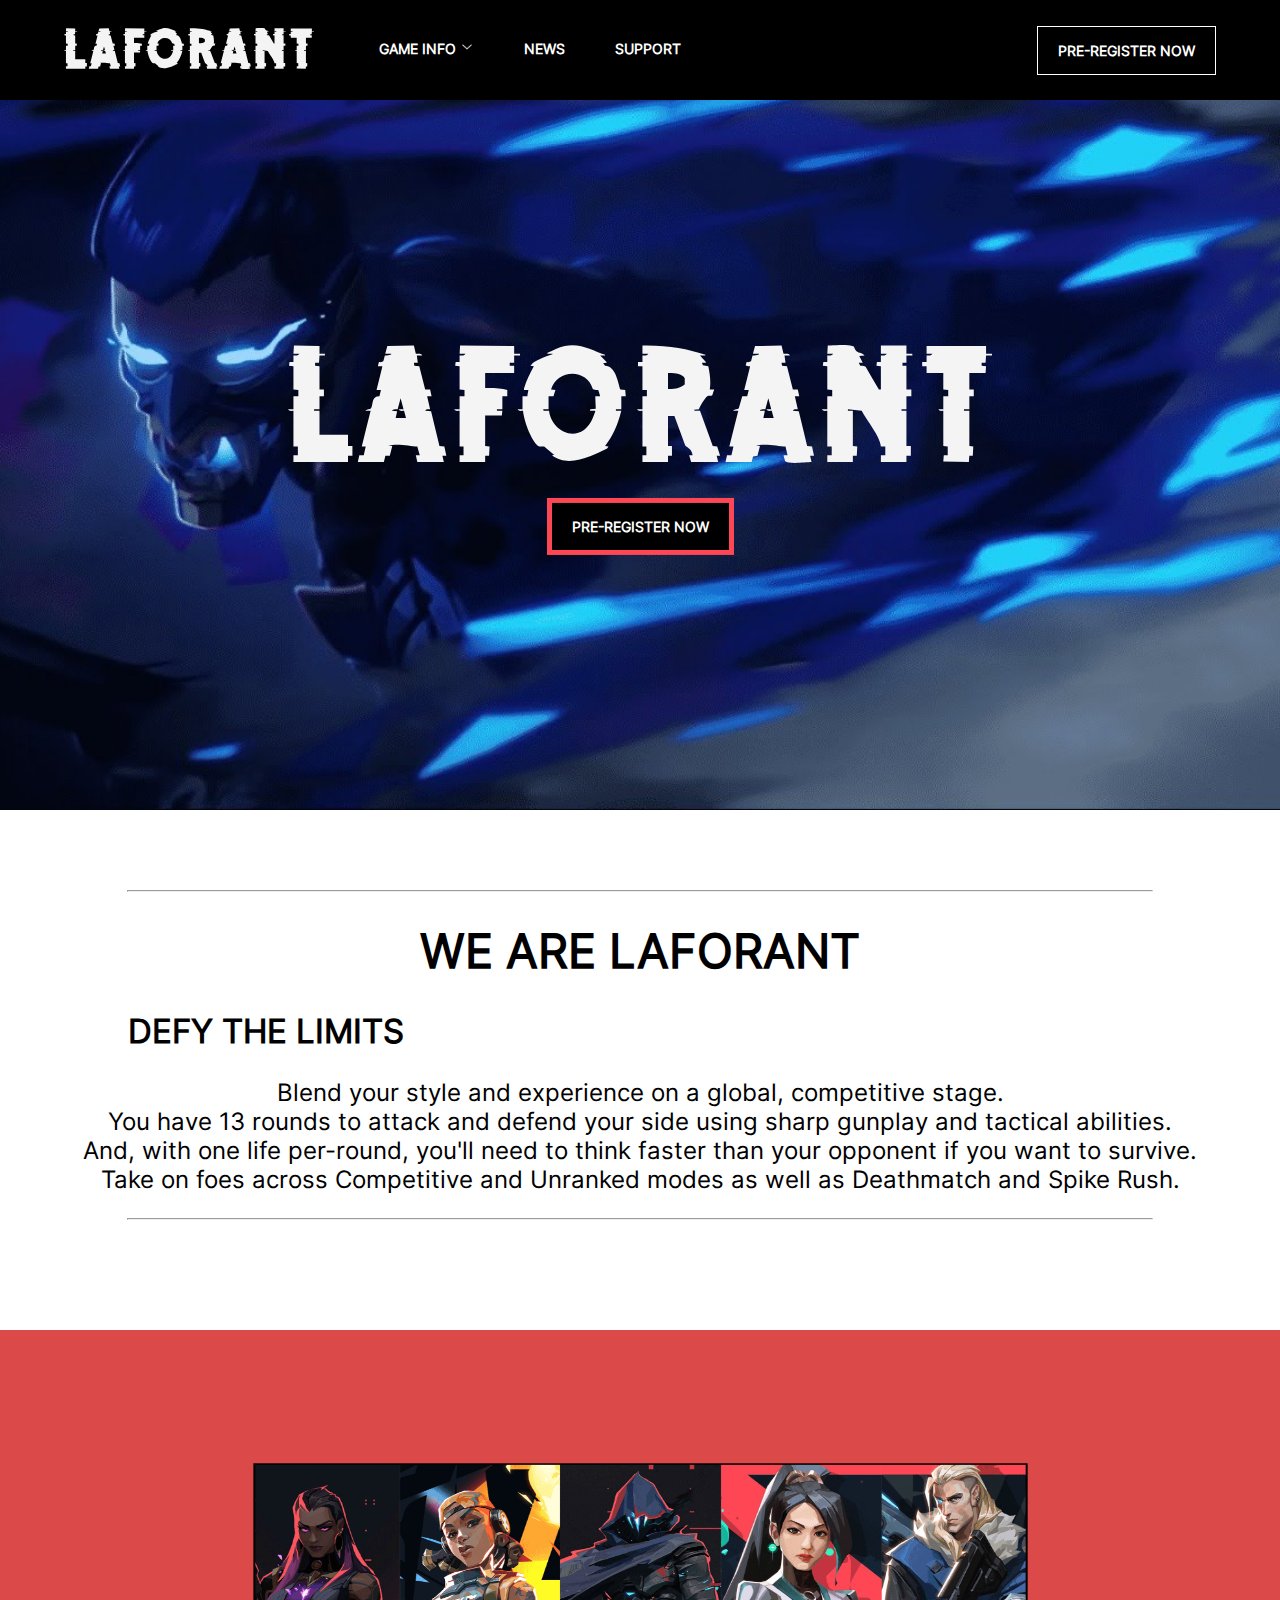
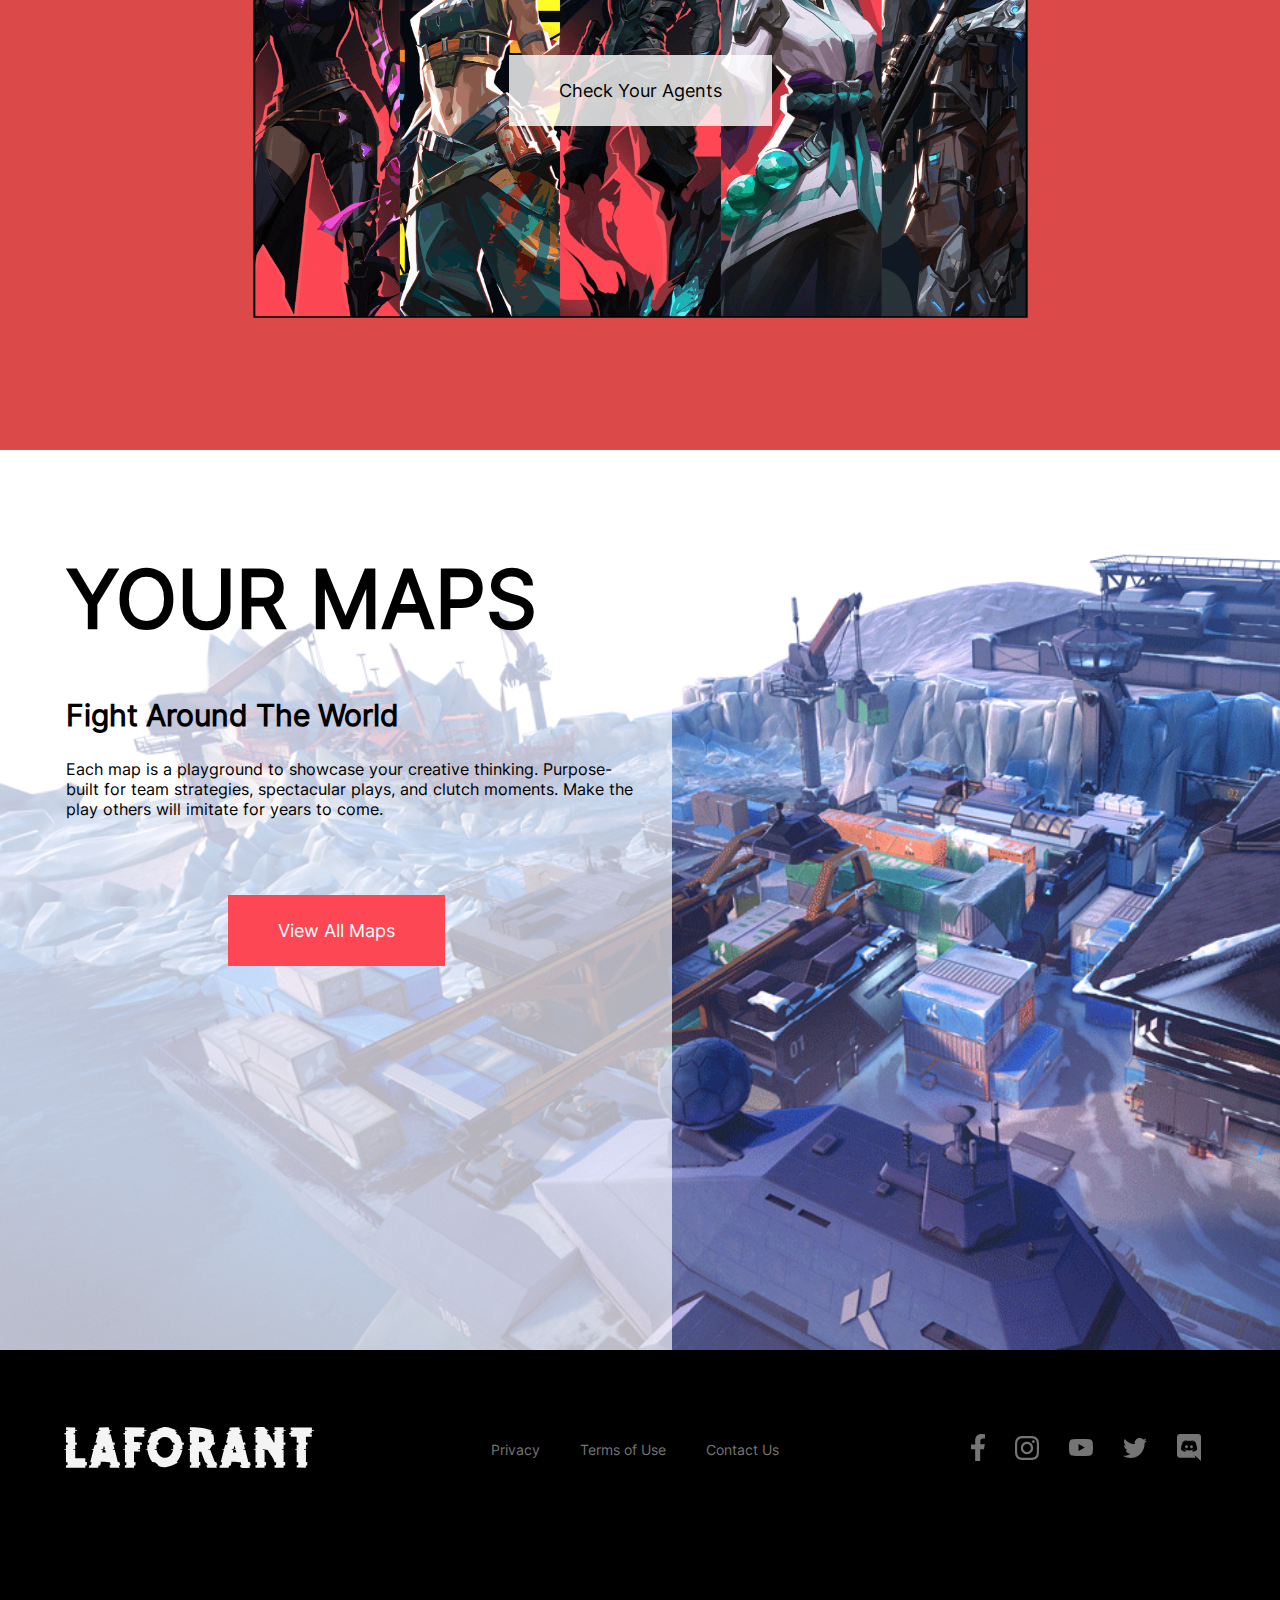
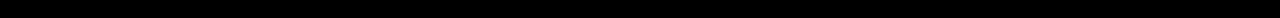
==== pages/index.html @ e40da922 "Second Progress" ====
<!DOCTYPE html>
<html lang="en">

<head>
    <meta charset="UTF-8">
    <meta http-equiv="X-UA-Compatible" content="IE=edge">
    <meta name="viewport" content="width=device-width, initial-scale=1.0">
    <link rel="stylesheet" href="../assets/css/home.css">
    <title>LaForant</title>
</head>

<body>

    <!-- Navigation -->
    <header>
        <nav class="container">
            <ul class="main-list">
                <li class="logo-container">
                    <a href="#">
                        <img src="../assets/img/logo.svg" alt="" class="logo">
                    </a>
                </li>
                <li class="nav-links nav-toggle">
                    <div>Game Info <img src="../assets/img/arrow-down.png" alt="" class="arrow-down"></div>
                </li>
                <li class="nav-links"><a href="#">News</a></li>
                <li class="nav-links"><a href="#">Support</a></li>
            </ul>

            <div class="pre-register-btn">
                <a href="#">Pre-Register Now</a>
            </div>
        </nav>
    </header>

    <!-- Pre-registration / Hero -->
    <section class="hero">
        <div class="hero-cont cont-elements">
            <img src="../assets/img/logo.svg" alt="" class="logo">
            <a href="#" class="hero-btn">Pre-Register Now</a>
        </div>
    </section>

    <!-- Introduction -->
    <section class="intro">
        <div class="intro-desc">
            <hr width="80%">
            <h1>WE ARE LAFORANT</h1>
            <h2>DEFY THE LIMITS</h2>
            <p>Blend your style and experience on a global, competitive stage.
                <br>You have 13 rounds to attack and defend
                your side using sharp gunplay and tactical abilities.
                <br> And, with one life per-round, you'll need to think
                faster than your opponent if you want to survive.
                <br>Take on foes across Competitive and Unranked modes as
                well as Deathmatch and Spike Rush.
            </p>
            <hr width="80%">
        </div>

    </section>

    <!-- Agents -->
    <section class="agents">
        <span class="agents-background">
            <a href="#" class="check-agents-btn">Check Your Agents</a>
        </span>
    </section>

    <!-- Maps -->
    <section class="maps">
        <div class="map-description">
            <h1>Your Maps</h1>
            <h2>Fight Around The World</h2>
            <p>Each map is a playground to showcase your creative thinking. Purpose-built for team strategies,
                spectacular plays, and clutch moments. Make the play others will imitate for years to come.</p>

            <a href="#" class="view-maps-btn">View All Maps</a>
        </div>
    </section>

    <!-- Footer -->
    <footer>
        <div class="container footer-inner">
            <div class="footer-logo">
                <img src="../assets/img/logo.svg" alt="" class="logo">
            </div>

            <ul class="footer-links">
                <li><a href="#">Privacy</a></li>
                <li><a href="#">Terms of Use</a></li>
                <li><a href="#">Contact Us</a></li>
            </ul>

            <ul class="socmed">
                <li>
                    <a target="_blank" href="https://facebook.com/" class="facebook-icon">
                        <svg viewBox="0 0 14 27">
                            <path
                                d="M4.16667 27V15.2308H0V10.3846H4.16667V6.57692C4.16667 2.42308 6.66667 0 10.3333 0C12.1667 0 14 0.346154 14 0.346154V4.5H12C10 4.5 9.33333 5.88462 9.33333 7.09615V10.2115H13.8333L13 15.2308H9.16667V27H4.16667Z" />
                        </svg>
                    </a>
                </li>

                <li>
                    <a target="_blank" href="https://instagram.com/" class="instagram-icon">
                        <svg viewBox="0 0 24 24">
                            <path
                                d="M12.0027 5.8467C8.59744 5.8467 5.85075 8.594 5.85075 12C5.85075 15.406 8.59744 18.1533 12.0027 18.1533C15.4079 18.1533 18.1546 15.406 18.1546 12C18.1546 8.594 15.4079 5.8467 12.0027 5.8467ZM12.0027 16.0004C9.80212 16.0004 8.00312 14.2064 8.00312 12C8.00312 9.7936 9.79677 7.99955 12.0027 7.99955C14.2086 7.99955 16.0022 9.7936 16.0022 12C16.0022 14.2064 14.2032 16.0004 12.0027 16.0004V16.0004ZM19.8412 5.595C19.8412 6.39295 19.1987 7.03024 18.4062 7.03024C17.6085 7.03024 16.9713 6.38759 16.9713 5.595C16.9713 4.80241 17.6138 4.15977 18.4062 4.15977C19.1987 4.15977 19.8412 4.80241 19.8412 5.595ZM23.9157 7.05166C23.8247 5.12909 23.3856 3.42609 21.9775 2.02298C20.5747 0.619882 18.8721 0.180743 16.9499 0.0843468C14.9689 -0.0281156 9.03112 -0.0281156 7.05008 0.0843468C5.1333 0.175388 3.43068 0.614526 2.02253 2.01763C0.614389 3.42073 0.180703 5.12373 0.0843279 7.0463C-0.0281093 9.02778 -0.0281093 14.9669 0.0843279 16.9483C0.175349 18.8709 0.614389 20.5739 2.02253 21.977C3.43068 23.3801 5.12794 23.8193 7.05008 23.9157C9.03112 24.0281 14.9689 24.0281 16.9499 23.9157C18.8721 23.8246 20.5747 23.3855 21.9775 21.977C23.3803 20.5739 23.8193 18.8709 23.9157 16.9483C24.0281 14.9669 24.0281 9.03314 23.9157 7.05166V7.05166ZM21.3564 19.0744C20.9388 20.1241 20.1303 20.9327 19.0755 21.3558C17.496 21.9824 13.7481 21.8378 12.0027 21.8378C10.2572 21.8378 6.50396 21.977 4.92984 21.3558C3.88042 20.9381 3.07195 20.1294 2.64897 19.0744C2.02253 17.4946 2.16709 13.7458 2.16709 12C2.16709 10.2542 2.02789 6.50006 2.64897 4.92558C3.06659 3.87593 3.87507 3.06728 4.92984 2.6442C6.50931 2.01763 10.2572 2.16222 12.0027 2.16222C13.7481 2.16222 17.5014 2.02298 19.0755 2.6442C20.1249 3.06192 20.9334 3.87058 21.3564 4.92558C21.9828 6.50541 21.8383 10.2542 21.8383 12C21.8383 13.7458 21.9828 17.4999 21.3564 19.0744Z" />
                        </svg>
                    </a>
                </li>

                <li>
                    <a target="_blank" href="https://youtube.com/" class="youtube-icon">
                        <svg viewBox="0 0 24 17">
                            <path
                                d="M23.4985 14.3401C23.2225 15.3871 22.4092 16.2117 21.3766 16.4915C19.505 17 12 17 12 17C12 17 4.49503 17 2.62336 16.4915C1.59077 16.2116 0.777523 15.3871 0.501503 14.3401C0 12.4423 0 8.48282 0 8.48282C0 8.48282 0 4.52333 0.501503 2.62557C0.777523 1.57857 1.59077 0.788331 2.62336 0.508495C4.49503 1.39078e-07 12 4.76837e-07 12 4.76837e-07C12 4.76837e-07 19.505 1.39078e-07 21.3766 0.508495C22.4092 0.788331 23.2225 1.57857 23.4985 2.62557C24 4.52333 24 8.48282 24 8.48282C24 8.48282 24 12.4423 23.4985 14.3401V14.3401ZM9.54544 4.8879V12.0777L15.8181 8.48273L9.54544 4.8879V4.8879Z" />
                        </svg>
                    </a>
                </li>

                <li>
                    <a target="_blank" href="https://twitter.com/" class="twitter-icon">
                        <svg viewBox="0 0 24 20">
                            <path
                                d="M21.5331 4.98436C21.5483 5.2031 21.5483 5.42188 21.5483 5.64062C21.5483 12.3125 16.5991 20 7.55333 20C4.7665 20 2.17768 19.1718 0 17.7344C0.395955 17.7812 0.776628 17.7969 1.18782 17.7969C3.48728 17.7969 5.60407 17 7.29444 15.6406C5.13199 15.5938 3.31979 14.1406 2.69542 12.1406C3.00001 12.1875 3.30456 12.2187 3.62439 12.2187C4.066 12.2187 4.50766 12.1562 4.9188 12.0469C2.66499 11.5781 0.974582 9.54687 0.974582 7.09374V7.03126C1.62938 7.40627 2.39087 7.64064 3.19792 7.67185C1.87304 6.76558 1.00505 5.21873 1.00505 3.46871C1.00505 2.53123 1.24866 1.67186 1.67508 0.921852C4.09642 3.98435 7.73605 5.98432 11.8172 6.2031C11.7411 5.8281 11.6954 5.43752 11.6954 5.04688C11.6954 2.2656 13.8883 0 16.6142 0C18.0304 0 19.3096 0.609373 20.2081 1.59375C21.3198 1.37501 22.3858 0.953114 23.33 0.375003C22.9644 1.5469 22.1878 2.53128 21.1675 3.15624C22.1574 3.04691 23.1168 2.7656 24 2.37502C23.3301 3.37498 22.4924 4.26557 21.5331 4.98436V4.98436Z" />
                        </svg>
                    </a>
                </li>

                <li>
                    <a target="_blank" href="https://discord.com/" class="discord-icon">
                        <svg viewBox="0 0 24 27">
                            <path
                                d="M15.9223 12.825C15.9223 13.6485 15.3051 14.3235 14.5234 14.3235C13.7554 14.3235 13.1246 13.6485 13.1246 12.825C13.1246 12.0015 13.7417 11.3265 14.5234 11.3265C15.3051 11.3265 15.9223 12.0015 15.9223 12.825ZM9.51771 11.3265C8.736 11.3265 8.11886 12.0015 8.11886 12.825C8.11886 13.6485 8.74971 14.3235 9.51771 14.3235C10.2994 14.3235 10.9166 13.6485 10.9166 12.825C10.9303 12.0015 10.2994 11.3265 9.51771 11.3265ZM24 2.781V27C20.545 23.9945 21.6499 24.9893 17.6366 21.3165L18.3634 23.814H2.81143C1.26171 23.814 0 22.572 0 21.033V2.781C0 1.242 1.26171 0 2.81143 0H21.1886C22.7383 0 24 1.242 24 2.781ZM20.0914 15.579C20.0914 11.232 18.1166 7.7085 18.1166 7.7085C16.1417 6.2505 14.2629 6.291 14.2629 6.291L14.0709 6.507C16.4023 7.209 17.4857 8.2215 17.4857 8.2215C14.228 6.46392 10.4012 6.4636 7.24114 7.83C6.73371 8.0595 6.432 8.2215 6.432 8.2215C6.432 8.2215 7.57029 7.155 10.0389 6.453L9.90171 6.291C9.90171 6.291 8.02286 6.2505 6.048 7.7085C6.048 7.7085 4.07314 11.232 4.07314 15.579C4.07314 15.579 5.22514 17.5365 8.256 17.631C8.256 17.631 8.76343 17.0235 9.17486 16.5105C7.43314 15.9975 6.77486 14.9175 6.77486 14.9175C6.97661 15.0565 7.30929 15.2367 7.33714 15.255C9.65196 16.5311 12.9401 16.9491 15.8949 15.7275C16.3749 15.552 16.9097 15.2955 17.472 14.931C17.472 14.931 16.7863 16.038 14.9897 16.5375C15.4011 17.0505 15.8949 17.631 15.8949 17.631C18.9257 17.5365 20.0914 15.579 20.0914 15.579V15.579Z" />
                        </svg>
                    </a>
                </li>

            </ul>
        </div>
    </footer>

    <script src="../assets/js/main.js"></script>
</body>

</html>
---- assets/css/home.css ----
@font-face {
    font-family: 'Inter';
    src: url('../font/Inter/Inter-VariableFont_slnt\,wght.woff2') format('woff2'), 
         url('../font/Inter/Inter-VariableFont_slnt\,wght.woff') format('woff'),
         url('../font/Inter/Inter-VariableFont_slnt\,wght.ttf') format('truetype');
}

html, body {
    font-family: 'Inter', sans-serif;
    margin: 0;
    padding: 0;
    box-sizing: border-box;
    font-size: 14px;
}

a {
    text-decoration: none;
    color: white;
}

li {
    list-style: none;
}

.container {
    width: 90%;
    margin: auto;
}

/* Header (Navigation) */
header {
    background: #000;
    text-transform: uppercase;
    position: fixed;
    top: 0;
    right: 0;
    left: 0;
    z-index: 99;
}

nav {
    display: flex;
    justify-content: space-between;
    align-items: center;
    font-weight: 600;
}

.logo {
    width: 250px;
}

.main-list {
    display: flex;
    justify-content: space-between;
    align-items: center;
    padding-left: 0;
    margin: 0;
}

.main-list > .logo-container {
    padding-left: 0;
    margin-right: 40px;
}

.nav-toggle {
    color: white;
}

.arrow-down {
    width: 14px;
}

.main-list .nav-links a, .nav-toggle > div {
    display: inline-block;
    padding: 40px 25px;
    border-bottom: solid 3px #000;
}

.main-list .nav-links a:hover, .nav-toggle > div:hover {
    border-bottom-color: red;
}

.pre-register-btn a {
    border: solid #fff 1px;
    padding: 15px 20px;
}

/* Hero */
.hero {
    background-image: url('../img/hero-bg_maxresdefault.jpeg');
    background-position: center;
    background-repeat: no-repeat;
    background-size: cover;
    height: 90vh;
}

.hero-cont {
    position: absolute;
    top: 50%;
    left: 50%;
    transform: translate(-50%, -50%);
}

.cont-elements {
    display: flex;
    flex-direction: column;
    align-items: center;
}

.hero .logo {
    width: 55vw;
}

.hero-text {
    text-align: center;
    font-weight: bold;
    font-size: 20pt;
}

.hero-btn {
    text-transform: uppercase;
    font-weight: 600;
    text-align: center;
    margin-top: 35px;
    padding: 15px 20px;
    background-color: #000;
    border: solid 5px #fd4754;
}

/* Introduction */
.intro {
    height: 40vh;
    margin: 80px 0;
}

.intro-desc {
    height: 100%;
}

.intro-desc>h1 {
    font-size: 35pt;
    font-weight: bold;
    text-align: center;
}

.intro-desc>h2 {
    font-size: 25pt;
    font-weight: bold;
    margin-left: 10%;
    margin-top: 1%;
}

.intro-desc>p {
    font-size: 18pt;
    text-align: center;
    margin-top: 20px;
}

/* Agents */
.agents {
    display: flex;
    align-items: center;
    justify-content: center;
    height: 80vh;
    background-color: #DB4949;
}

.agents-background {
    display: flex;
    justify-content: center;
    padding: 15% 20%;
    align-items: center;
    background-image: url('../img/agents-bg.png');
    background-size: 100% 100%;
    background-repeat: no-repeat;
}

.check-agents-btn {
    display: inline-block;
    padding: 25px 50px;
    background-color: rgba(255, 255, 255, 0.80);
    background-size: cover;
    color: black;
    font-weight: 500;
    font-size: large;
    align-self: center;
}


/* Maps */
.maps {
    background-image: url('../img/icebox-map.png');
    background-size: cover;
    background-repeat: no-repeat;
    height: 100vh;

    /* display: flex;
    /* justify-content: flex-start; */
    justify-items: flex-start;
}

.map-description {
    background-color: rgba(255, 255, 255, 0.65);
    width: 600px;
    height: 100%;
    padding: 2em;
    font-size: large;
    display: flex;
    flex-direction: column;
}

.map-description > * {
    padding-left: 5%;
    /* padding-right: 10%; */
}

.map-description h1 {
    margin-top: 0.8em;
    font-weight: 900;
    font-size: 80px;
    text-transform: uppercase;
    margin-bottom: 25px;
}

.map-description h2 {
    font-size: 30px;
    margin-bottom: 10px;
}

.map-description p {
    font-weight: 250;
    font-size: 16px;
}

.view-maps-btn {
    display: inline-block;
    padding: 25px 50px;
    background-color: #fd4754;
    font-weight: 500;
    margin-top: 60px;
    align-self: center;
}

/* Footer */
footer {
    background: #000;
    padding: 5em 0 10em;
}

.footer-inner {
    display: flex;
    justify-content: space-between;
    align-items: center;
    /* padding: 3em 0 5em; */
}

.footer-links {
    display: flex;
}

.footer-links li {
    padding: 0 20px;
}

.footer-links a {
    color: #757575;
}

.footer-links a:hover {
    text-decoration: underline;
}

.socmed {
    display: flex;
    align-items: center;
}

.socmed li {
    margin: 0 15px;
}

.socmed svg {
    width: 24px;
    fill: #757575;
}

.facebook-icon svg {
    width: 14px;
    height: 27px;
}

/* Color SVG icons on hover */
.facebook-icon:hover svg {
    fill: #1A7AF2;
}

.instagram-icon:hover svg {
    fill: #fff;
}

.youtube-icon:hover svg {
    fill: #f00;
}

.twitter-icon:hover svg {
    fill: #00ACED;
}

.discord-icon:hover svg {
    fill: #4C6EF5;
}
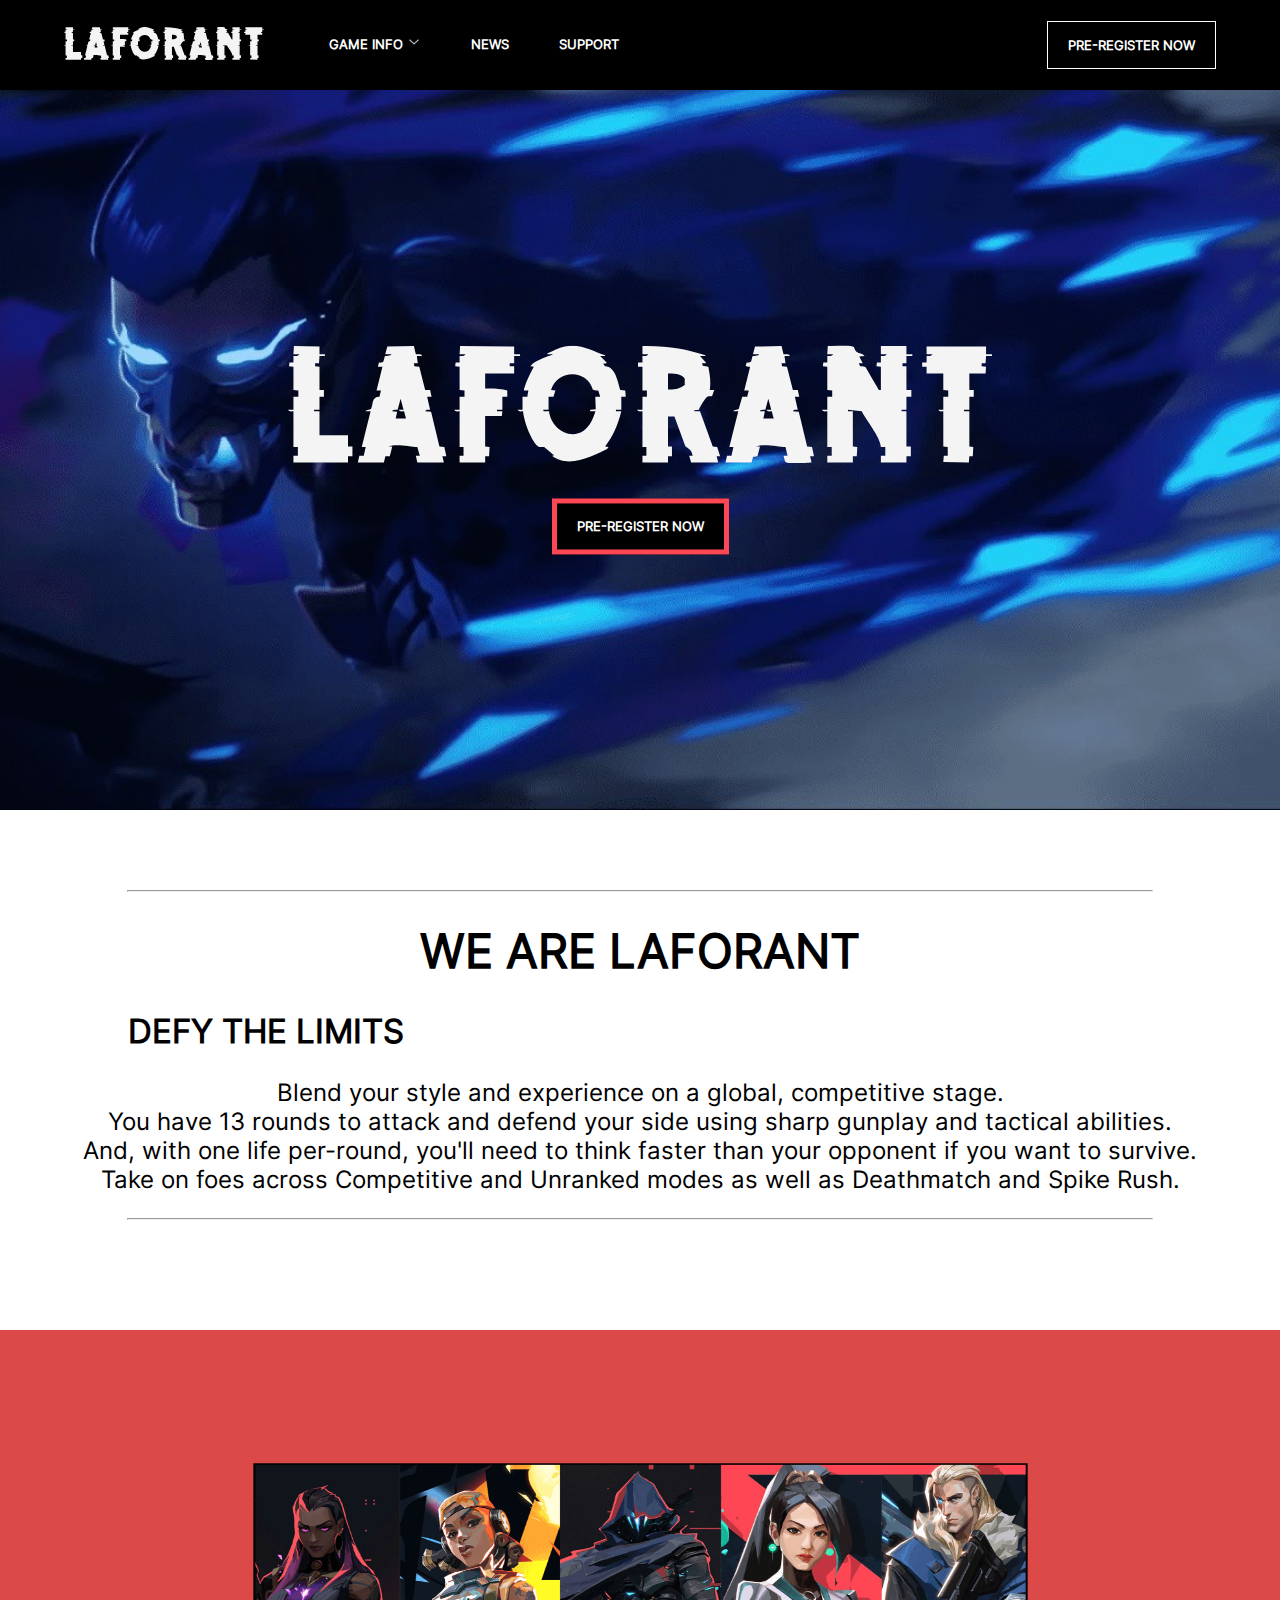
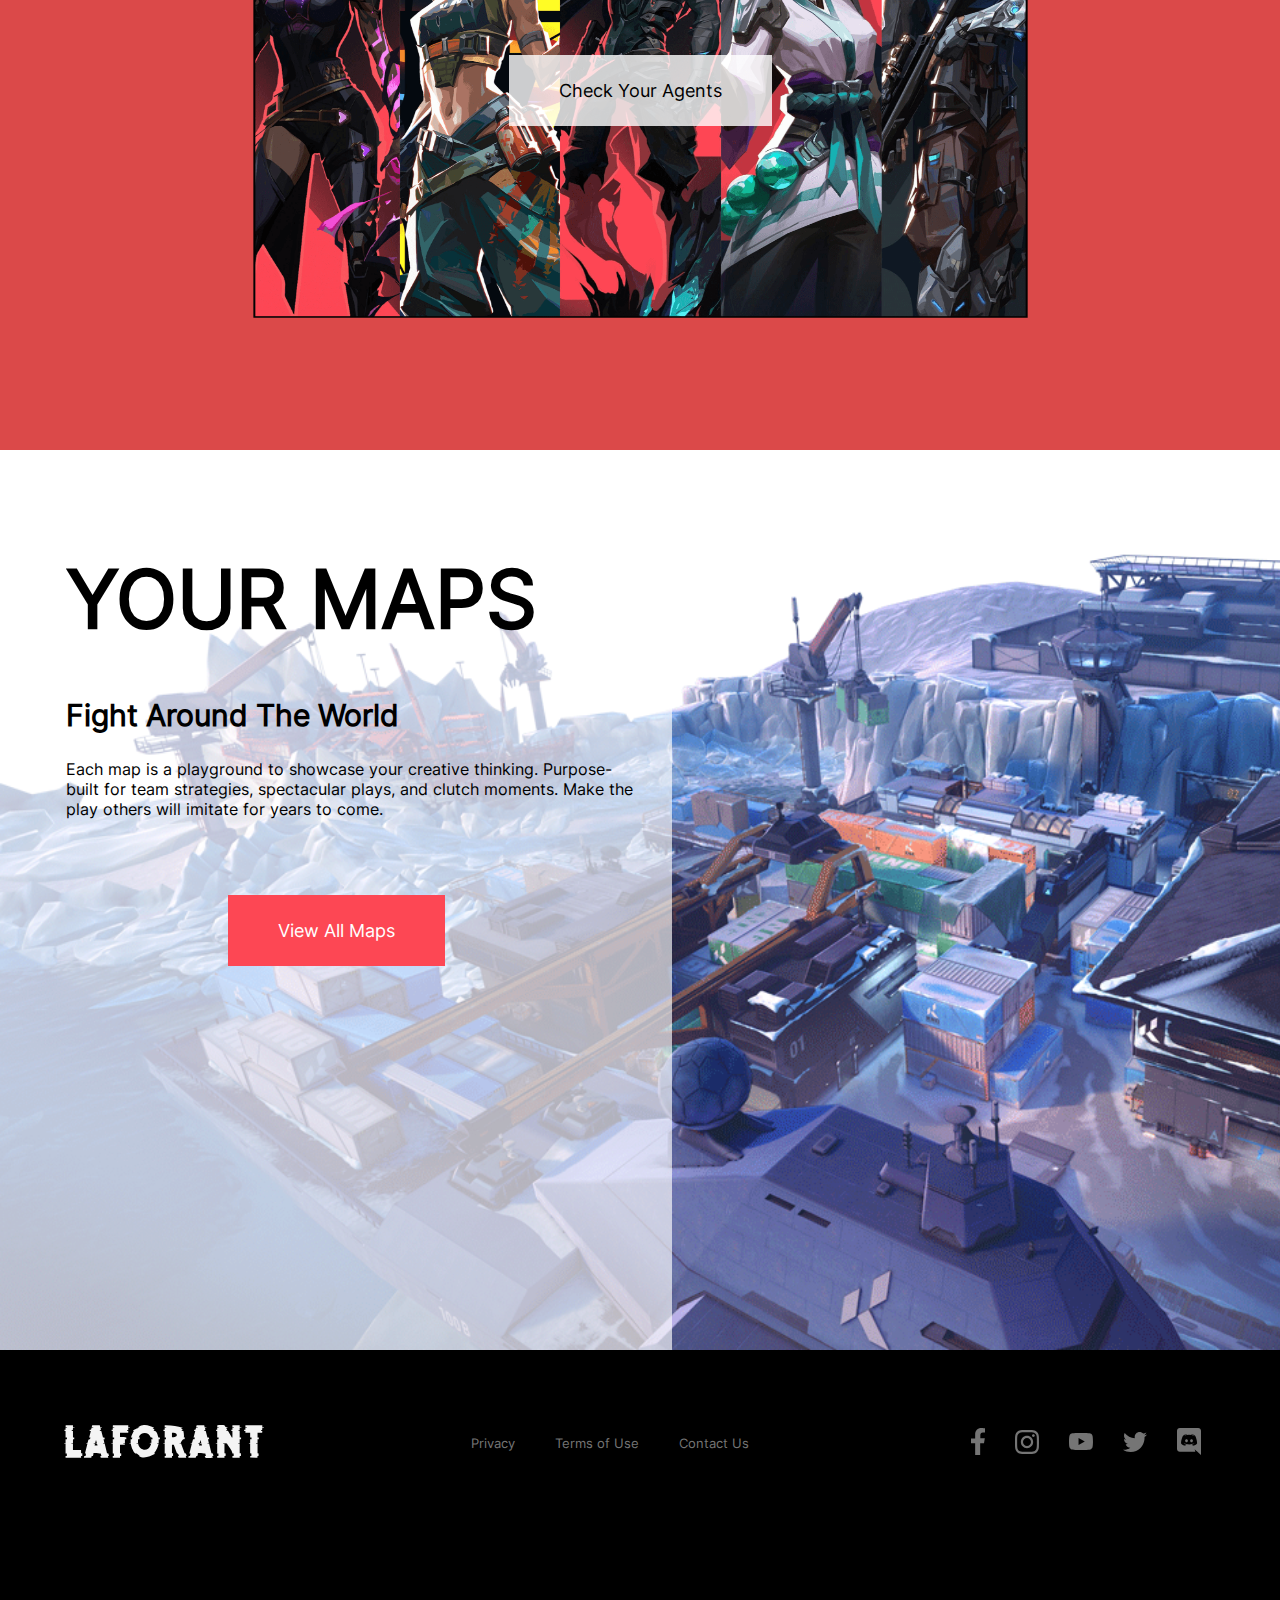
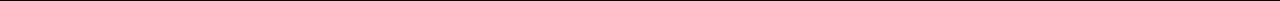
==== commit 4e6b98fc: "Third Progress" ====
--- a/pages/index.html
+++ b/pages/index.html
@@ -20,8 +20,13 @@
                         <img src="../assets/img/logo.svg" alt="" class="logo">
                     </a>
                 </li>
-                <li class="nav-links nav-toggle">
-                    <div>Game Info <img src="../assets/img/arrow-down.png" alt="" class="arrow-down"></div>
+                <li class="nav-links dropdown">
+                    <div id="dropdown-hover">
+                        Game Info <img src="../assets/img/arrow-down.png" alt="" class="arrow-down"></div>
+                    <div class="dropdown-menu">
+                        <a href="#">Agents</a>
+                        <a href="#">Maps</a>
+                    </div>
                 </li>
                 <li class="nav-links"><a href="#">News</a></li>
                 <li class="nav-links"><a href="#">Support</a></li>
--- a/assets/css/home.css
+++ b/assets/css/home.css
@@ -10,7 +10,7 @@
     margin: 0;
     padding: 0;
     box-sizing: border-box;
-    font-size: 14px;
+    font-size: 13px;
 }
 
 a {
@@ -46,7 +46,7 @@
 }
 
 .logo {
-    width: 250px;
+    width: 200px;
 }
 
 .main-list {
@@ -62,21 +62,47 @@
     margin-right: 40px;
 }
 
-.nav-toggle {
-    color: white;
+.dropdown {
+    color: #fff;
 }
 
 .arrow-down {
     width: 14px;
 }
 
-.main-list .nav-links a, .nav-toggle > div {
+#dropdown-hover {
+    display: flex;
+    align-items: center;
+}
+
+.dropdown .dropdown-menu {
+   display: none;
+   position: absolute;
+}
+
+.dropdown:hover .dropdown-menu {
+    display: flex;
+    flex-direction: column;
+}
+
+.dropdown:hover .dropdown-menu > a {
     display: inline-block;
-    padding: 40px 25px;
+    width: 100%;
+    background-color: #000;
+    padding: 15px 25px;
+}
+
+.dropdown:hover .dropdown-menu > a:hover {
+    background-color: #6d6d6d;
+}
+
+.main-list .nav-links a, .dropdown > #dropdown-hover {
+    display: inline-block;
+    padding: 35px 25px;
     border-bottom: solid 3px #000;
 }
 
-.main-list .nav-links a:hover, .nav-toggle > div:hover {
+.main-list .nav-links > a:hover, .dropdown > #dropdown-hover:hover {
     border-bottom-color: red;
 }
 
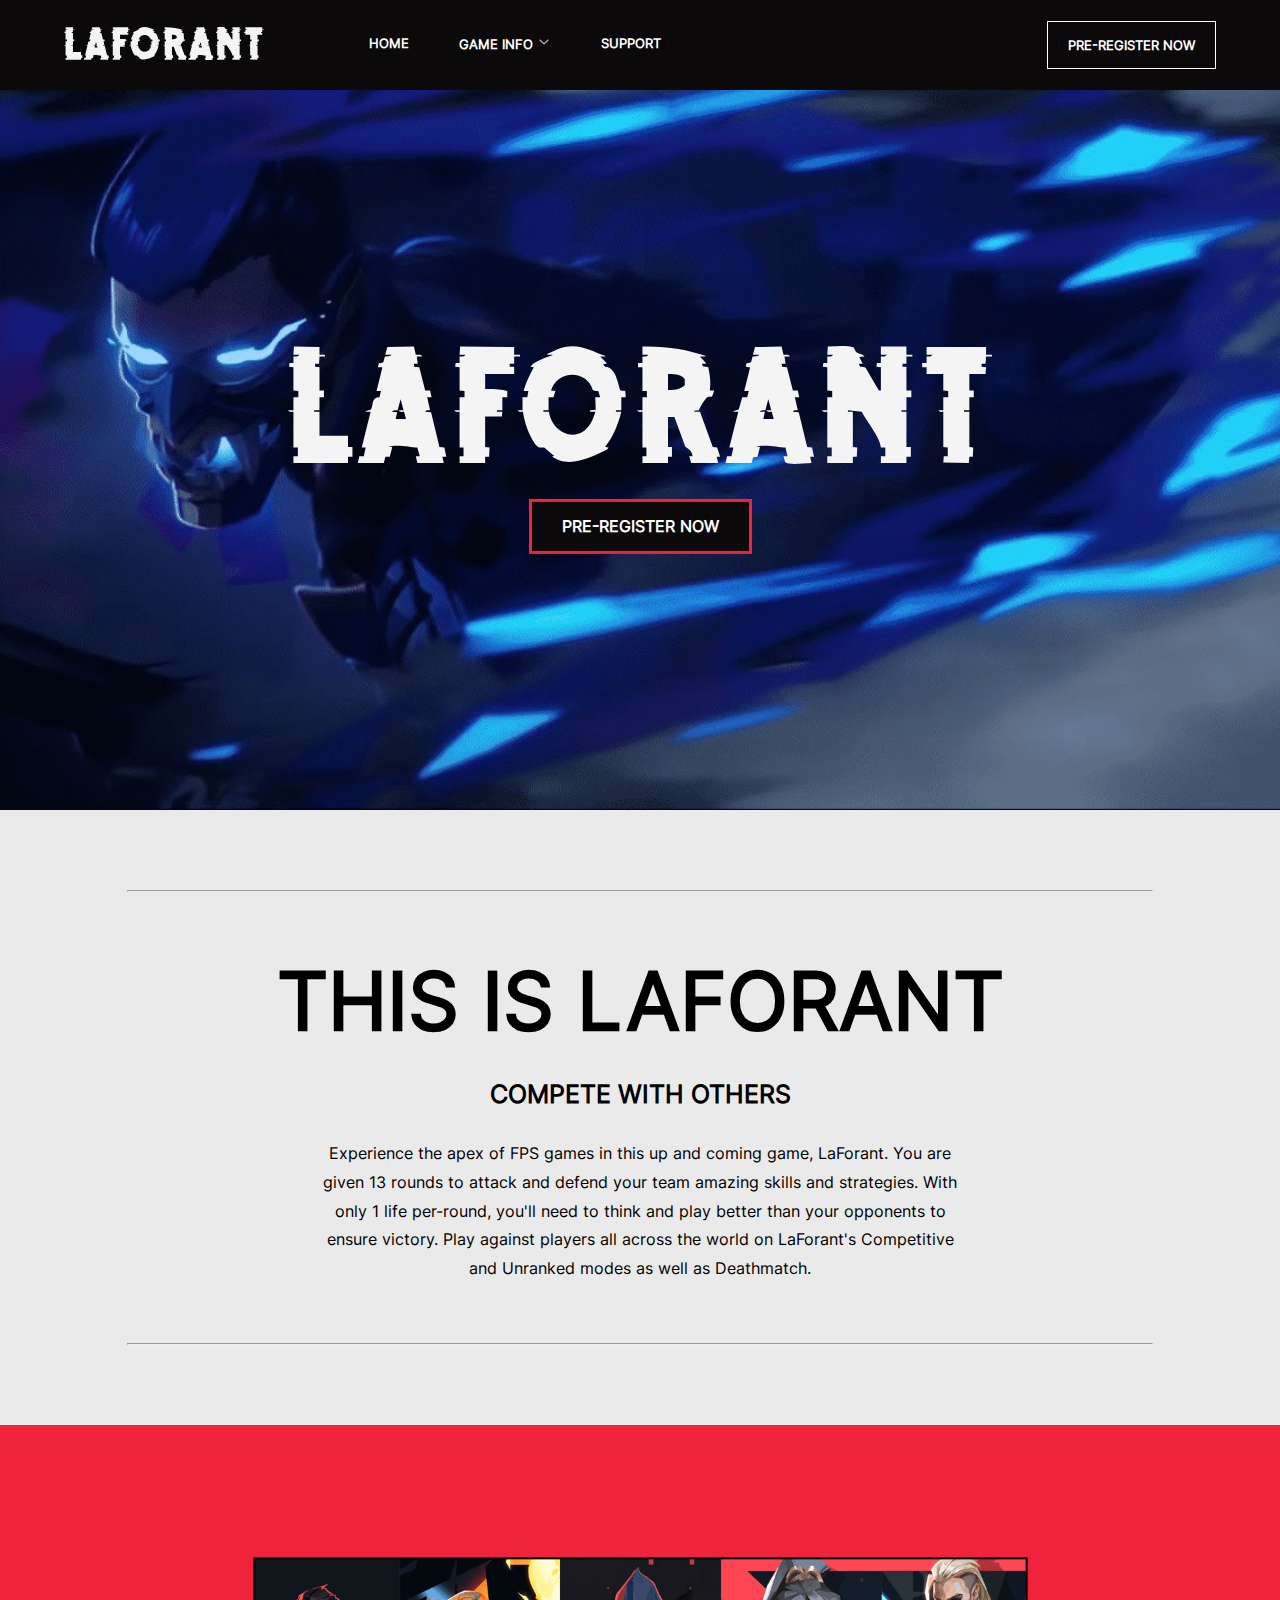
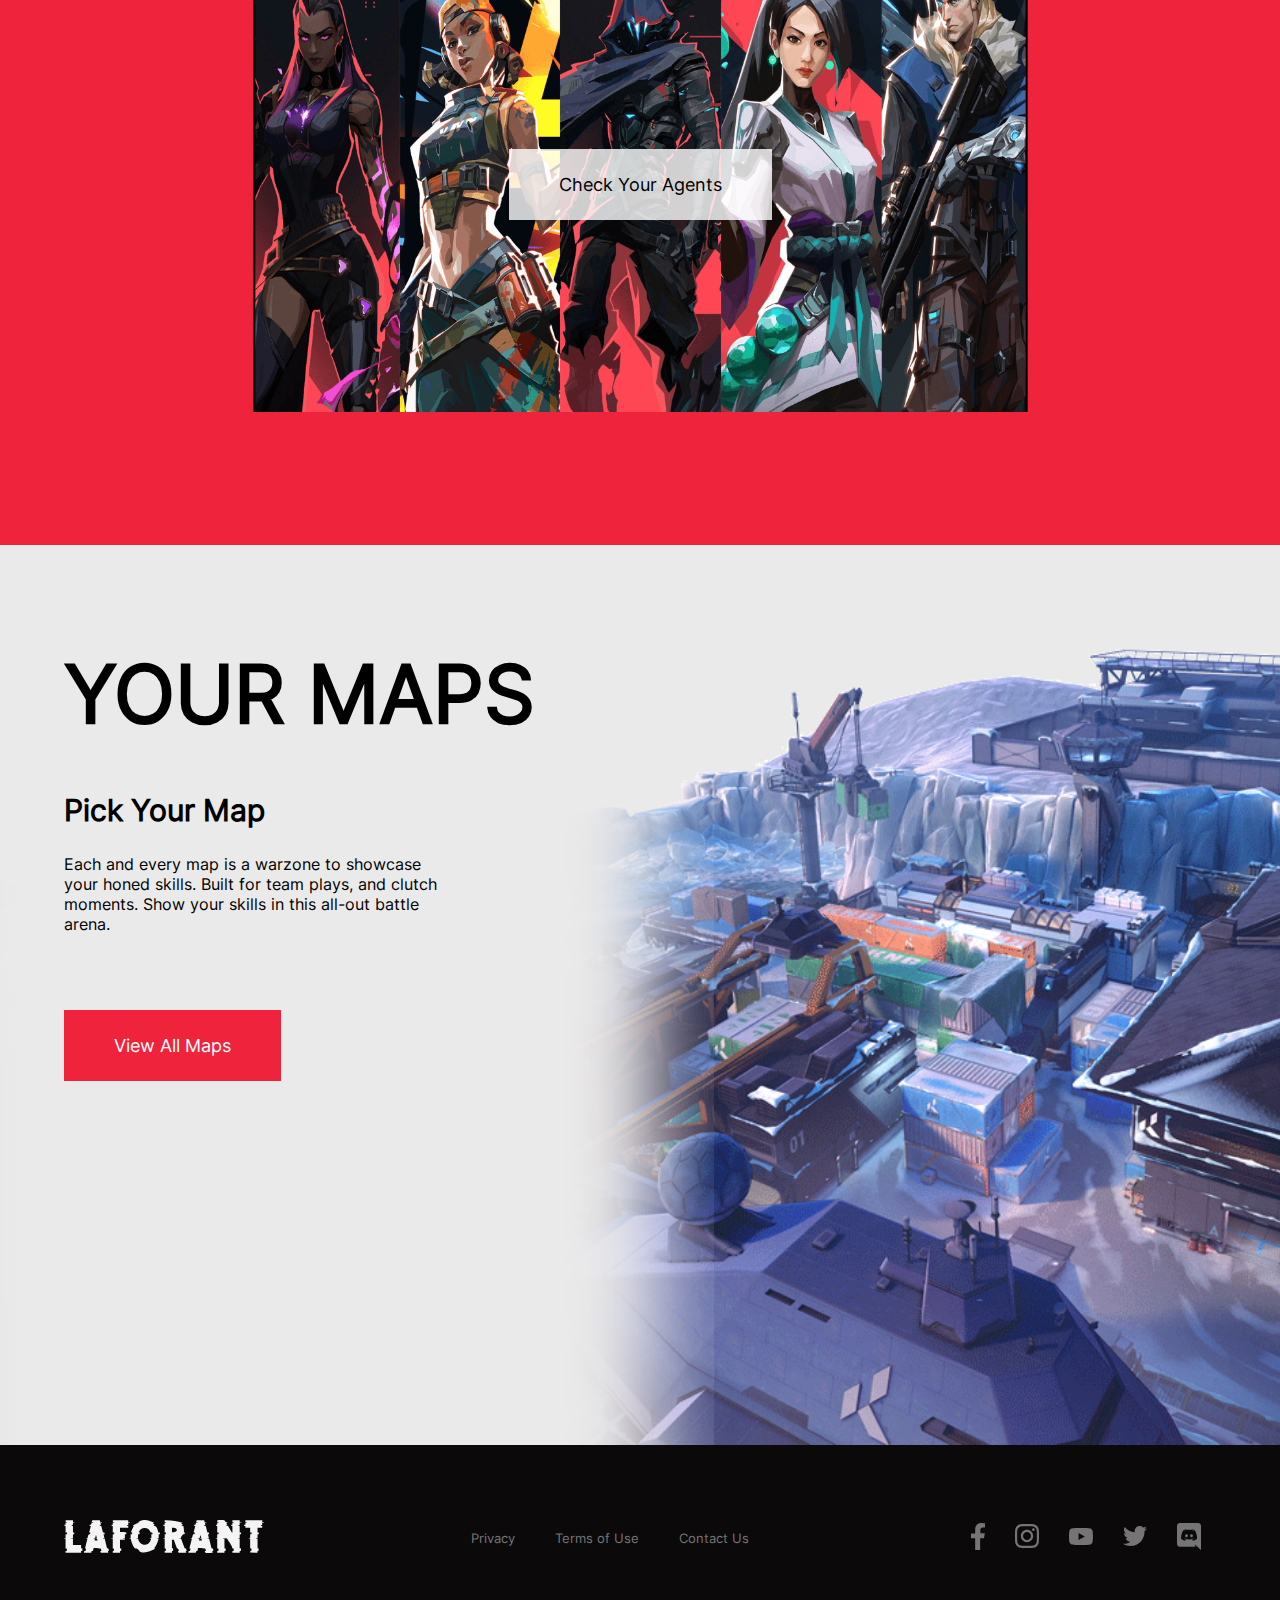
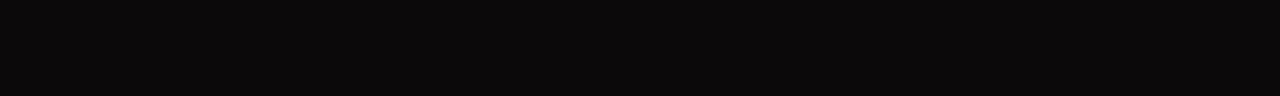
==== commit 93a04847: "Homepage almost done (Not responsive)" ====
--- a/pages/index.html
+++ b/pages/index.html
@@ -14,26 +14,36 @@
     <!-- Navigation -->
     <header>
         <nav class="container">
+            <div class="hamburger-logo" onclick="toggleNavDropdown()">
+                <svg width="24" height="24" viewBox="0 0 24 24">
+                    <g>
+                        <path
+                            d="M4 8C3.45 8 3 7.55 3 7C3 6.45 3.45 6 4 6H20C20.55 6 21 6.45 21 7C21 7.55 20.55 8 20 8H4ZM4 13H20C20.55 13 21 12.55 21 12C21 11.45 20.55 11 20 11H4C3.45 11 3 11.45 3 12C3 12.55 3.45 13 4 13ZM4 18H20C20.55 18 21 17.55 21 17C21 16.45 20.55 16 20 16H4C3.45 16 3 16.45 3 17C3 17.55 3.45 18 4 18Z" />
+                    </g>
+                </svg>
+            </div>
+
             <ul class="main-list">
                 <li class="logo-container">
-                    <a href="#">
-                        <img src="../assets/img/logo.svg" alt="" class="logo">
-                    </a>
+                    <img src="../assets/img/logo.svg" alt="" class="logo">
                 </li>
-                <li class="nav-links dropdown">
-                    <div id="dropdown-hover">
-                        Game Info <img src="../assets/img/arrow-down.png" alt="" class="arrow-down"></div>
-                    <div class="dropdown-menu">
-                        <a href="#">Agents</a>
-                        <a href="#">Maps</a>
-                    </div>
-                </li>
-                <li class="nav-links"><a href="#">News</a></li>
-                <li class="nav-links"><a href="#">Support</a></li>
+                <ul id="nav-menu">
+                    <li class="nav-links"><a href="#">Home</a></li>
+                    <li class="nav-links dropdown">
+                        <div id="dropdown-hover">
+                            Game Info <img src="../assets/img/arrow-down.png" alt="" class="arrow-down"></div>
+                        <div class="dropdown-menu">
+                            <a href="./agents.html">Agents</a>
+                            <a href="./maps.html">Maps</a>
+                        </div>
+                    </li>
+                    <li class="nav-links"><a href="./support.html">Support</a></li>
+                </ul>
+
             </ul>
 
             <div class="pre-register-btn">
-                <a href="#">Pre-Register Now</a>
+                <a href="./pre-register.html">Pre-Register Now</a>
             </div>
         </nav>
     </header>
@@ -42,7 +52,7 @@
     <section class="hero">
         <div class="hero-cont cont-elements">
             <img src="../assets/img/logo.svg" alt="" class="logo">
-            <a href="#" class="hero-btn">Pre-Register Now</a>
+            <a href="./pre-register.html" class="hero-btn">Pre-Register Now</a>
         </div>
     </section>
 
@@ -50,35 +60,36 @@
     <section class="intro">
         <div class="intro-desc">
             <hr width="80%">
-            <h1>WE ARE LAFORANT</h1>
-            <h2>DEFY THE LIMITS</h2>
-            <p>Blend your style and experience on a global, competitive stage.
-                <br>You have 13 rounds to attack and defend
-                your side using sharp gunplay and tactical abilities.
-                <br> And, with one life per-round, you'll need to think
-                faster than your opponent if you want to survive.
-                <br>Take on foes across Competitive and Unranked modes as
-                well as Deathmatch and Spike Rush.
+            <h1 class="heading-text">This is LaForant</h1>
+
+            <h2>Compete with Others</h2>
+
+            <p>Experience the apex of FPS games in this up and coming game, LaForant.
+                You are given 13 rounds to attack and defend
+                your team amazing skills and strategies.
+                With only 1 life per-round, you'll need to think
+                and play better than your opponents to ensure victory.
+                Play against players all across the world on LaForant's
+                Competitive and Unranked modes as well as Deathmatch.
             </p>
             <hr width="80%">
         </div>
-
     </section>
 
     <!-- Agents -->
     <section class="agents">
         <span class="agents-background">
-            <a href="#" class="check-agents-btn">Check Your Agents</a>
+            <a href="./agents.html" class="check-agents-btn">Check Your Agents</a>
         </span>
     </section>
 
     <!-- Maps -->
     <section class="maps">
         <div class="map-description">
-            <h1>Your Maps</h1>
-            <h2>Fight Around The World</h2>
-            <p>Each map is a playground to showcase your creative thinking. Purpose-built for team strategies,
-                spectacular plays, and clutch moments. Make the play others will imitate for years to come.</p>
+            <h1 class="heading-text">Your Maps</h1>
+            <h2>Pick Your Map</h2>
+            <p>Each and every map is a warzone to showcase your honed skills. Built for team plays,
+                and clutch moments. Show your skills in this all-out battle arena.</p>
 
             <a href="#" class="view-maps-btn">View All Maps</a>
         </div>
--- a/assets/css/home.css
+++ b/assets/css/home.css
@@ -1,4 +1,15 @@
+:root {
+    /* Colors */
+    --laforant-red: #ef233c;
+    --laforant-black: #0b090a;
+    --laforant-light: #ebeaea;
+
+    /* Font size */
+    --p-size: 16px;
+}
+
 @font-face {
+    /* Import font */
     font-family: 'Inter';
     src: url('../font/Inter/Inter-VariableFont_slnt\,wght.woff2') format('woff2'), 
          url('../font/Inter/Inter-VariableFont_slnt\,wght.woff') format('woff'),
@@ -11,6 +22,7 @@
     padding: 0;
     box-sizing: border-box;
     font-size: 13px;
+    background-color: var(--laforant-light);
 }
 
 a {
@@ -29,7 +41,7 @@
 
 /* Header (Navigation) */
 header {
-    background: #000;
+    background: var(--laforant-black);
     text-transform: uppercase;
     position: fixed;
     top: 0;
@@ -45,21 +57,32 @@
     font-weight: 600;
 }
 
+.hamburger-logo {
+    display: none;
+}
+
+.hamburger-logo > svg {
+    fill: #fff;
+}
+
 .logo {
     width: 200px;
 }
 
 .main-list {
     display: flex;
-    justify-content: space-between;
     align-items: center;
     padding-left: 0;
     margin: 0;
 }
 
-.main-list > .logo-container {
+.logo-container {
     padding-left: 0;
     margin-right: 40px;
+}
+
+#nav-menu {
+    display: flex;
 }
 
 .dropdown {
@@ -88,8 +111,9 @@
 .dropdown:hover .dropdown-menu > a {
     display: inline-block;
     width: 100%;
-    background-color: #000;
+    background-color: var(--laforant-black);
     padding: 15px 25px;
+    border: none;
 }
 
 .dropdown:hover .dropdown-menu > a:hover {
@@ -99,7 +123,7 @@
 .main-list .nav-links a, .dropdown > #dropdown-hover {
     display: inline-block;
     padding: 35px 25px;
-    border-bottom: solid 3px #000;
+    border-bottom: solid 3px var(--laforant-black);
 }
 
 .main-list .nav-links > a:hover, .dropdown > #dropdown-hover:hover {
@@ -109,6 +133,11 @@
 .pre-register-btn a {
     border: solid #fff 1px;
     padding: 15px 20px;
+}
+
+.pre-register-btn a:hover {
+    background-color: var(--laforant-red);
+    border-color: var(--laforant-red);
 }
 
 /* Hero */
@@ -145,41 +174,54 @@
 
 .hero-btn {
     text-transform: uppercase;
+    font-size: 1.2em;
     font-weight: 600;
     text-align: center;
     margin-top: 35px;
-    padding: 15px 20px;
-    background-color: #000;
-    border: solid 5px #fd4754;
+    padding: 15px 30px;
+    background-color: var(--laforant-black);
+    border: solid 3px var(--laforant-red);
+}
+
+.hero-btn:hover {
+    background-color: var(--laforant-red);
 }
 
 /* Introduction */
 .intro {
-    height: 40vh;
-    margin: 80px 0;
-}
-
-.intro-desc {
-    height: 100%;
-}
-
-.intro-desc>h1 {
-    font-size: 35pt;
+    margin: 80px auto;
+}
+
+.heading-text {
+    font-weight: 900;
+    font-size: 80px;
+    text-transform: uppercase;
+}
+
+.intro-desc > h2, .intro-desc > p {
+    width: 50%;
+}
+
+.intro-desc > h1 {
+    text-align: center;
+    width: 80%;
+    margin: 60px auto 15px;
+    text-align: center;
+}
+
+.intro-desc > h2 {
+    text-align: center;
+    font-size: 25px;
     font-weight: bold;
-    text-align: center;
-}
-
-.intro-desc>h2 {
-    font-size: 25pt;
-    font-weight: bold;
-    margin-left: 10%;
-    margin-top: 1%;
-}
-
-.intro-desc>p {
-    font-size: 18pt;
-    text-align: center;
-    margin-top: 20px;
+    margin: 30px auto 15px;
+    text-transform: uppercase;
+}
+
+.intro-desc > p {
+    font-size: var(--p-size);
+    text-align: center;
+    line-height: 1.8;
+    margin: 30px auto 60px;
 }
 
 /* Agents */
@@ -188,7 +230,8 @@
     align-items: center;
     justify-content: center;
     height: 80vh;
-    background-color: #DB4949;
+    /* background-color: #DB4949; */
+    background-color: var(--laforant-red);
 }
 
 .agents-background {
@@ -197,7 +240,7 @@
     padding: 15% 20%;
     align-items: center;
     background-image: url('../img/agents-bg.png');
-    background-size: 100% 100%;
+    background-size: cover;
     background-repeat: no-repeat;
 }
 
@@ -212,6 +255,9 @@
     align-self: center;
 }
 
+.check-agents-btn:hover {
+    background-color: #fff;
+}
 
 /* Maps */
 .maps {
@@ -219,32 +265,21 @@
     background-size: cover;
     background-repeat: no-repeat;
     height: 100vh;
-
-    /* display: flex;
-    /* justify-content: flex-start; */
     justify-items: flex-start;
 }
 
 .map-description {
-    background-color: rgba(255, 255, 255, 0.65);
-    width: 600px;
+    width: 650px;
     height: 100%;
-    padding: 2em;
+    box-shadow: inset 650px 0 80px 10px var(--laforant-light);
+    padding: 2em 0 2em 5%;
     font-size: large;
     display: flex;
     flex-direction: column;
-}
-
-.map-description > * {
-    padding-left: 5%;
-    /* padding-right: 10%; */
 }
 
 .map-description h1 {
     margin-top: 0.8em;
-    font-weight: 900;
-    font-size: 80px;
-    text-transform: uppercase;
     margin-bottom: 25px;
 }
 
@@ -254,22 +289,27 @@
 }
 
 .map-description p {
+    width: 60%;
     font-weight: 250;
-    font-size: 16px;
+    font-size: var(--p-size);
 }
 
 .view-maps-btn {
     display: inline-block;
     padding: 25px 50px;
-    background-color: #fd4754;
+    background-color: var(--laforant-red);
     font-weight: 500;
     margin-top: 60px;
-    align-self: center;
+    align-self: flex-start;
+}
+
+.view-maps-btn:hover {
+    background-color: #fd334a;
 }
 
 /* Footer */
 footer {
-    background: #000;
+    background: var(--laforant-black);
     padding: 5em 0 10em;
 }
 
@@ -277,7 +317,6 @@
     display: flex;
     justify-content: space-between;
     align-items: center;
-    /* padding: 3em 0 5em; */
 }
 
 .footer-links {
@@ -334,4 +373,47 @@
 
 .discord-icon:hover svg {
     fill: #4C6EF5;
+}
+
+/* Media Queries */
+@media (max-width: 960px) {
+    /* Navigation */
+    .hamburger-logo {
+        display: flex;
+    }
+
+    #nav-menu {
+        display: none;
+    }
+
+    .logo-container {
+        margin-right: 0;
+    }
+
+    .logo {
+        margin: 20px auto;
+    }
+
+    .pre-register-btn a {
+        padding: 10px 15px;
+        /* font-size: 0.8em; */
+    }
+
+    /* Footer */
+    .footer-inner {
+        flex-direction: column;
+        align-items: center;
+    }
+
+    .footer-links {
+        padding: 0;
+    }
+
+    .socmed {
+        padding: 0;
+    }
+}
+
+@media (max-width: 800px) {
+    
 }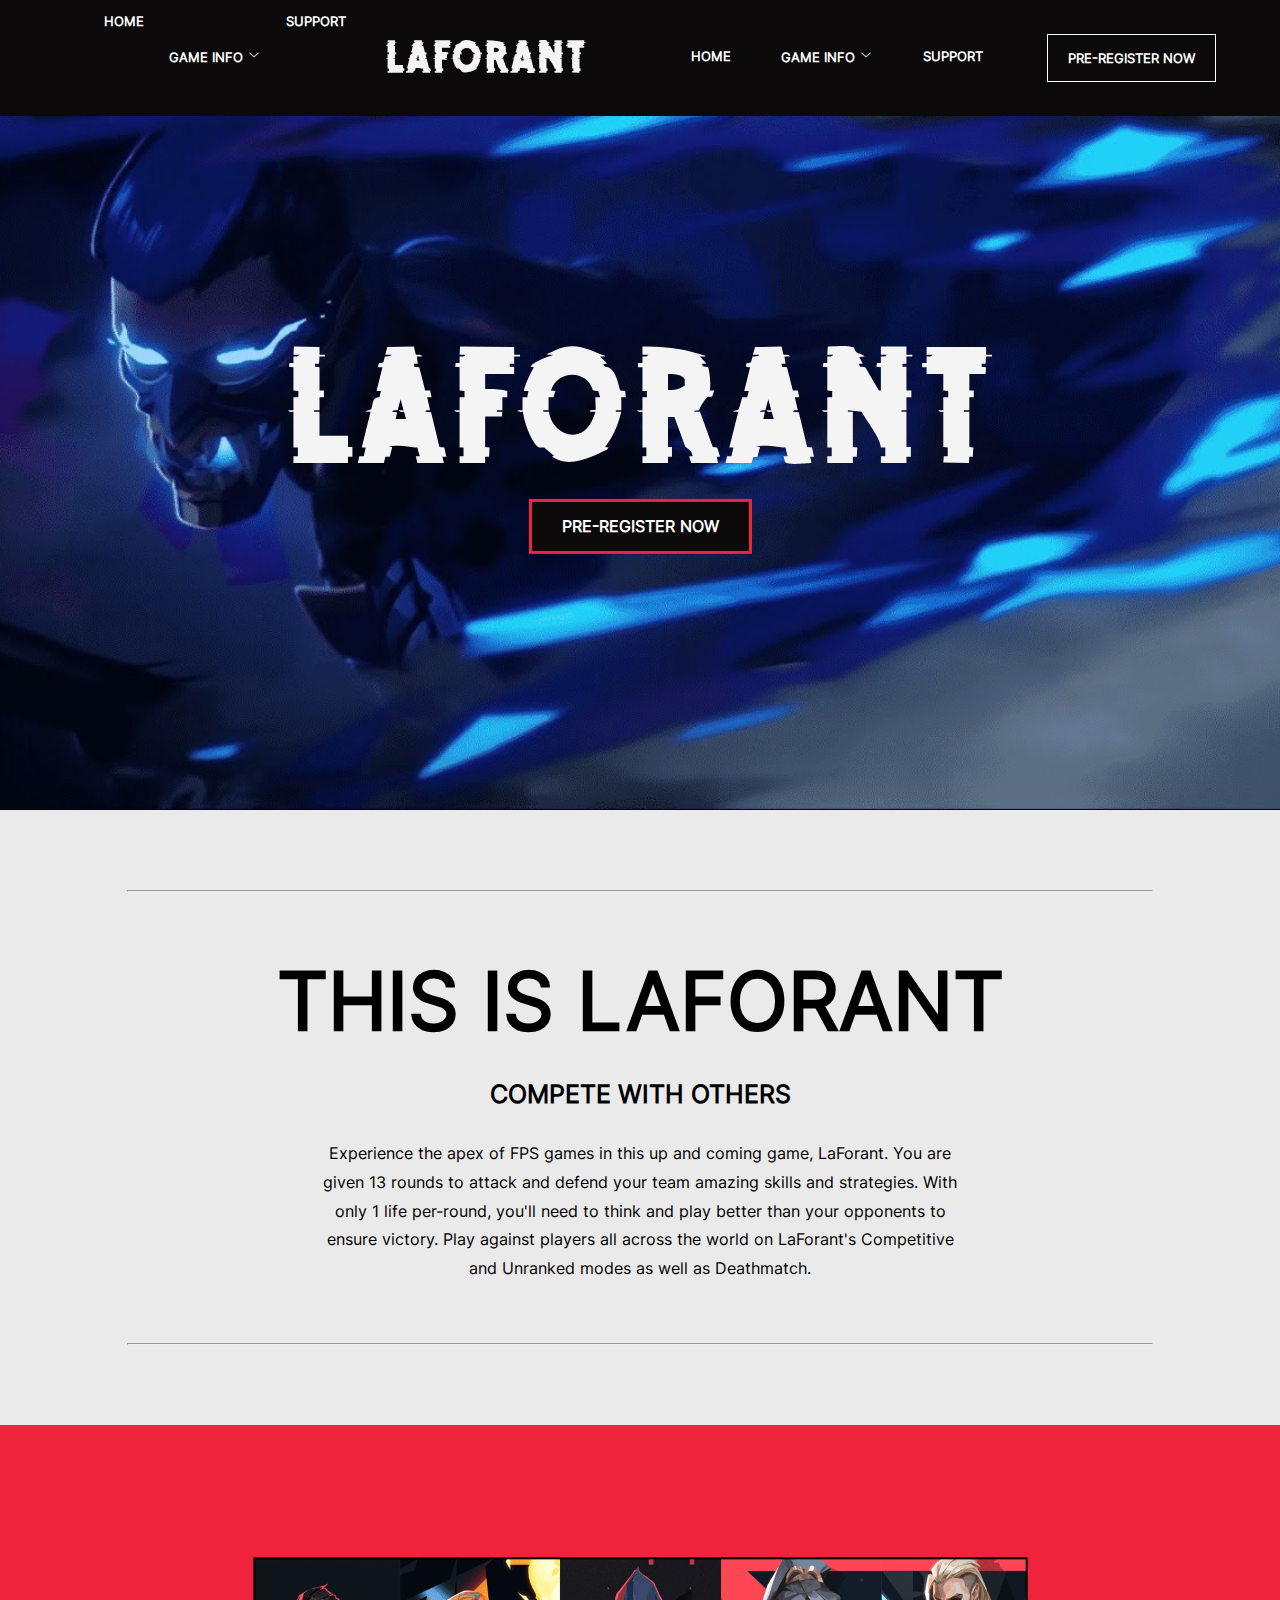
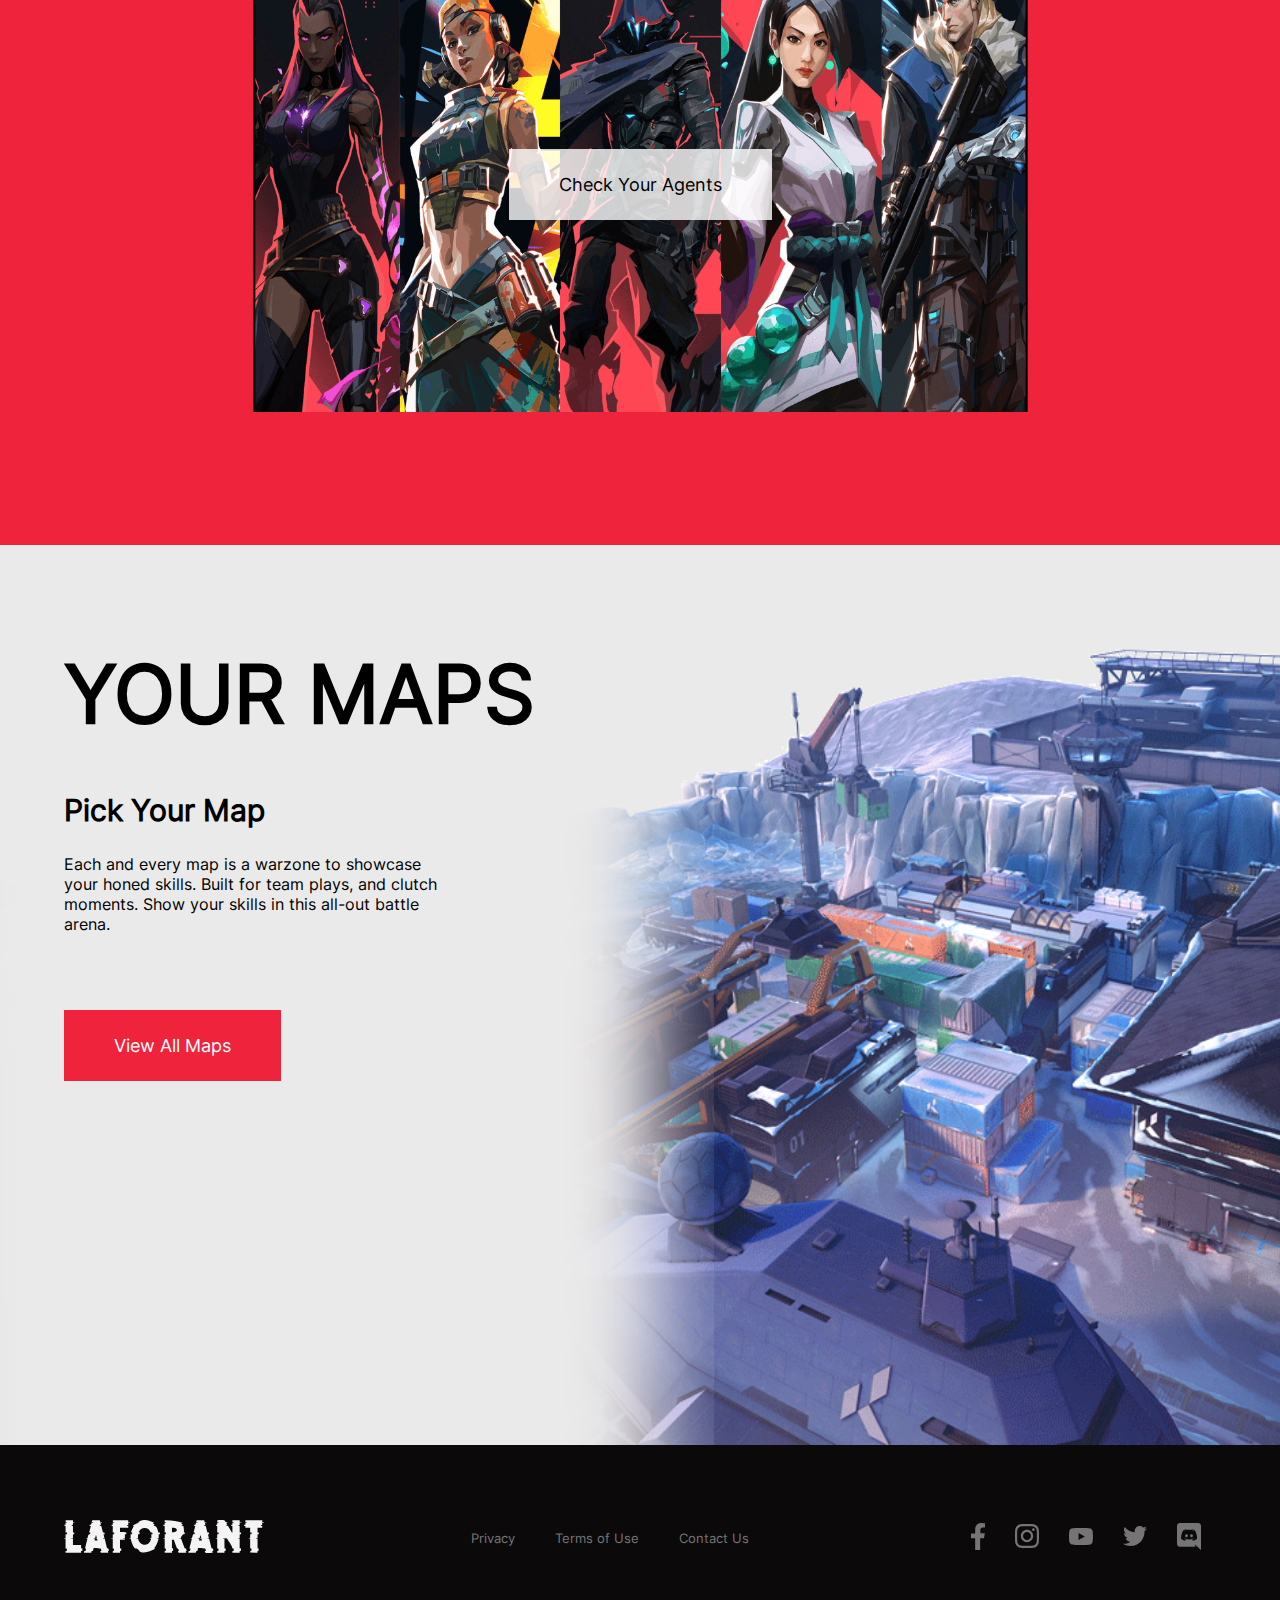
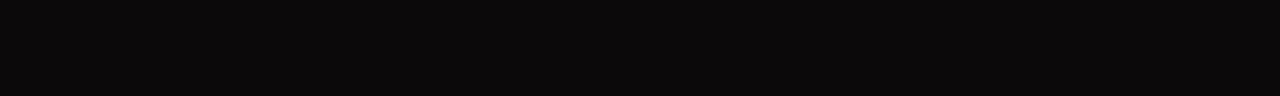
==== commit fee1a55c: "added base for the pre-registration page" ====
--- a/pages/index.html
+++ b/pages/index.html
@@ -1,6 +1,5 @@
 <!DOCTYPE html>
 <html lang="en">
-
 <head>
     <meta charset="UTF-8">
     <meta http-equiv="X-UA-Compatible" content="IE=edge">
@@ -8,20 +7,30 @@
     <link rel="stylesheet" href="../assets/css/home.css">
     <title>LaForant</title>
 </head>
-
 <body>
-
     <!-- Navigation -->
     <header>
         <nav class="container">
             <div class="hamburger-logo" onclick="toggleNavDropdown()">
                 <svg width="24" height="24" viewBox="0 0 24 24">
                     <g>
-                        <path
-                            d="M4 8C3.45 8 3 7.55 3 7C3 6.45 3.45 6 4 6H20C20.55 6 21 6.45 21 7C21 7.55 20.55 8 20 8H4ZM4 13H20C20.55 13 21 12.55 21 12C21 11.45 20.55 11 20 11H4C3.45 11 3 11.45 3 12C3 12.55 3.45 13 4 13ZM4 18H20C20.55 18 21 17.55 21 17C21 16.45 20.55 16 20 16H4C3.45 16 3 16.45 3 17C3 17.55 3.45 18 4 18Z" />
+                        <path d="M4 8C3.45 8 3 7.55 3 7C3 6.45 3.45 6 4 6H20C20.55 6 21 6.45 21 7C21 7.55 20.55 8 20 8H4ZM4 13H20C20.55 13 21 12.55 21 12C21 11.45 20.55 11 20 11H4C3.45 11 3 11.45 3 12C3 12.55 3.45 13 4 13ZM4 18H20C20.55 18 21 17.55 21 17C21 16.45 20.55 16 20 16H4C3.45 16 3 16.45 3 17C3 17.55 3.45 18 4 18Z" />
                     </g>
                 </svg>
             </div>
+
+            <ul id="nav-menu">
+                <li class="nav-links"><a href="#">Home</a></li>
+                <li class="nav-links dropdown">
+                    <div id="dropdown-hover">
+                        Game Info <img src="../assets/img/arrow-down.png" alt="" class="arrow-down"></div>
+                    <div class="dropdown-menu">
+                        <a href="./agents.html">Agents</a>
+                        <a href="./maps.html">Maps</a>
+                    </div>
+                </li>
+                <li class="nav-links"><a href="./support.html">Support</a></li>
+            </ul>
 
             <ul class="main-list">
                 <li class="logo-container">
@@ -112,8 +121,7 @@
                 <li>
                     <a target="_blank" href="https://facebook.com/" class="facebook-icon">
                         <svg viewBox="0 0 14 27">
-                            <path
-                                d="M4.16667 27V15.2308H0V10.3846H4.16667V6.57692C4.16667 2.42308 6.66667 0 10.3333 0C12.1667 0 14 0.346154 14 0.346154V4.5H12C10 4.5 9.33333 5.88462 9.33333 7.09615V10.2115H13.8333L13 15.2308H9.16667V27H4.16667Z" />
+                            <path d="M4.16667 27V15.2308H0V10.3846H4.16667V6.57692C4.16667 2.42308 6.66667 0 10.3333 0C12.1667 0 14 0.346154 14 0.346154V4.5H12C10 4.5 9.33333 5.88462 9.33333 7.09615V10.2115H13.8333L13 15.2308H9.16667V27H4.16667Z" />
                         </svg>
                     </a>
                 </li>
@@ -121,8 +129,7 @@
                 <li>
                     <a target="_blank" href="https://instagram.com/" class="instagram-icon">
                         <svg viewBox="0 0 24 24">
-                            <path
-                                d="M12.0027 5.8467C8.59744 5.8467 5.85075 8.594 5.85075 12C5.85075 15.406 8.59744 18.1533 12.0027 18.1533C15.4079 18.1533 18.1546 15.406 18.1546 12C18.1546 8.594 15.4079 5.8467 12.0027 5.8467ZM12.0027 16.0004C9.80212 16.0004 8.00312 14.2064 8.00312 12C8.00312 9.7936 9.79677 7.99955 12.0027 7.99955C14.2086 7.99955 16.0022 9.7936 16.0022 12C16.0022 14.2064 14.2032 16.0004 12.0027 16.0004V16.0004ZM19.8412 5.595C19.8412 6.39295 19.1987 7.03024 18.4062 7.03024C17.6085 7.03024 16.9713 6.38759 16.9713 5.595C16.9713 4.80241 17.6138 4.15977 18.4062 4.15977C19.1987 4.15977 19.8412 4.80241 19.8412 5.595ZM23.9157 7.05166C23.8247 5.12909 23.3856 3.42609 21.9775 2.02298C20.5747 0.619882 18.8721 0.180743 16.9499 0.0843468C14.9689 -0.0281156 9.03112 -0.0281156 7.05008 0.0843468C5.1333 0.175388 3.43068 0.614526 2.02253 2.01763C0.614389 3.42073 0.180703 5.12373 0.0843279 7.0463C-0.0281093 9.02778 -0.0281093 14.9669 0.0843279 16.9483C0.175349 18.8709 0.614389 20.5739 2.02253 21.977C3.43068 23.3801 5.12794 23.8193 7.05008 23.9157C9.03112 24.0281 14.9689 24.0281 16.9499 23.9157C18.8721 23.8246 20.5747 23.3855 21.9775 21.977C23.3803 20.5739 23.8193 18.8709 23.9157 16.9483C24.0281 14.9669 24.0281 9.03314 23.9157 7.05166V7.05166ZM21.3564 19.0744C20.9388 20.1241 20.1303 20.9327 19.0755 21.3558C17.496 21.9824 13.7481 21.8378 12.0027 21.8378C10.2572 21.8378 6.50396 21.977 4.92984 21.3558C3.88042 20.9381 3.07195 20.1294 2.64897 19.0744C2.02253 17.4946 2.16709 13.7458 2.16709 12C2.16709 10.2542 2.02789 6.50006 2.64897 4.92558C3.06659 3.87593 3.87507 3.06728 4.92984 2.6442C6.50931 2.01763 10.2572 2.16222 12.0027 2.16222C13.7481 2.16222 17.5014 2.02298 19.0755 2.6442C20.1249 3.06192 20.9334 3.87058 21.3564 4.92558C21.9828 6.50541 21.8383 10.2542 21.8383 12C21.8383 13.7458 21.9828 17.4999 21.3564 19.0744Z" />
+                            <path d="M12.0027 5.8467C8.59744 5.8467 5.85075 8.594 5.85075 12C5.85075 15.406 8.59744 18.1533 12.0027 18.1533C15.4079 18.1533 18.1546 15.406 18.1546 12C18.1546 8.594 15.4079 5.8467 12.0027 5.8467ZM12.0027 16.0004C9.80212 16.0004 8.00312 14.2064 8.00312 12C8.00312 9.7936 9.79677 7.99955 12.0027 7.99955C14.2086 7.99955 16.0022 9.7936 16.0022 12C16.0022 14.2064 14.2032 16.0004 12.0027 16.0004V16.0004ZM19.8412 5.595C19.8412 6.39295 19.1987 7.03024 18.4062 7.03024C17.6085 7.03024 16.9713 6.38759 16.9713 5.595C16.9713 4.80241 17.6138 4.15977 18.4062 4.15977C19.1987 4.15977 19.8412 4.80241 19.8412 5.595ZM23.9157 7.05166C23.8247 5.12909 23.3856 3.42609 21.9775 2.02298C20.5747 0.619882 18.8721 0.180743 16.9499 0.0843468C14.9689 -0.0281156 9.03112 -0.0281156 7.05008 0.0843468C5.1333 0.175388 3.43068 0.614526 2.02253 2.01763C0.614389 3.42073 0.180703 5.12373 0.0843279 7.0463C-0.0281093 9.02778 -0.0281093 14.9669 0.0843279 16.9483C0.175349 18.8709 0.614389 20.5739 2.02253 21.977C3.43068 23.3801 5.12794 23.8193 7.05008 23.9157C9.03112 24.0281 14.9689 24.0281 16.9499 23.9157C18.8721 23.8246 20.5747 23.3855 21.9775 21.977C23.3803 20.5739 23.8193 18.8709 23.9157 16.9483C24.0281 14.9669 24.0281 9.03314 23.9157 7.05166V7.05166ZM21.3564 19.0744C20.9388 20.1241 20.1303 20.9327 19.0755 21.3558C17.496 21.9824 13.7481 21.8378 12.0027 21.8378C10.2572 21.8378 6.50396 21.977 4.92984 21.3558C3.88042 20.9381 3.07195 20.1294 2.64897 19.0744C2.02253 17.4946 2.16709 13.7458 2.16709 12C2.16709 10.2542 2.02789 6.50006 2.64897 4.92558C3.06659 3.87593 3.87507 3.06728 4.92984 2.6442C6.50931 2.01763 10.2572 2.16222 12.0027 2.16222C13.7481 2.16222 17.5014 2.02298 19.0755 2.6442C20.1249 3.06192 20.9334 3.87058 21.3564 4.92558C21.9828 6.50541 21.8383 10.2542 21.8383 12C21.8383 13.7458 21.9828 17.4999 21.3564 19.0744Z" />
                         </svg>
                     </a>
                 </li>
@@ -130,8 +137,7 @@
                 <li>
                     <a target="_blank" href="https://youtube.com/" class="youtube-icon">
                         <svg viewBox="0 0 24 17">
-                            <path
-                                d="M23.4985 14.3401C23.2225 15.3871 22.4092 16.2117 21.3766 16.4915C19.505 17 12 17 12 17C12 17 4.49503 17 2.62336 16.4915C1.59077 16.2116 0.777523 15.3871 0.501503 14.3401C0 12.4423 0 8.48282 0 8.48282C0 8.48282 0 4.52333 0.501503 2.62557C0.777523 1.57857 1.59077 0.788331 2.62336 0.508495C4.49503 1.39078e-07 12 4.76837e-07 12 4.76837e-07C12 4.76837e-07 19.505 1.39078e-07 21.3766 0.508495C22.4092 0.788331 23.2225 1.57857 23.4985 2.62557C24 4.52333 24 8.48282 24 8.48282C24 8.48282 24 12.4423 23.4985 14.3401V14.3401ZM9.54544 4.8879V12.0777L15.8181 8.48273L9.54544 4.8879V4.8879Z" />
+                            <path d="M23.4985 14.3401C23.2225 15.3871 22.4092 16.2117 21.3766 16.4915C19.505 17 12 17 12 17C12 17 4.49503 17 2.62336 16.4915C1.59077 16.2116 0.777523 15.3871 0.501503 14.3401C0 12.4423 0 8.48282 0 8.48282C0 8.48282 0 4.52333 0.501503 2.62557C0.777523 1.57857 1.59077 0.788331 2.62336 0.508495C4.49503 1.39078e-07 12 4.76837e-07 12 4.76837e-07C12 4.76837e-07 19.505 1.39078e-07 21.3766 0.508495C22.4092 0.788331 23.2225 1.57857 23.4985 2.62557C24 4.52333 24 8.48282 24 8.48282C24 8.48282 24 12.4423 23.4985 14.3401V14.3401ZM9.54544 4.8879V12.0777L15.8181 8.48273L9.54544 4.8879V4.8879Z" />
                         </svg>
                     </a>
                 </li>
@@ -139,8 +145,7 @@
                 <li>
                     <a target="_blank" href="https://twitter.com/" class="twitter-icon">
                         <svg viewBox="0 0 24 20">
-                            <path
-                                d="M21.5331 4.98436C21.5483 5.2031 21.5483 5.42188 21.5483 5.64062C21.5483 12.3125 16.5991 20 7.55333 20C4.7665 20 2.17768 19.1718 0 17.7344C0.395955 17.7812 0.776628 17.7969 1.18782 17.7969C3.48728 17.7969 5.60407 17 7.29444 15.6406C5.13199 15.5938 3.31979 14.1406 2.69542 12.1406C3.00001 12.1875 3.30456 12.2187 3.62439 12.2187C4.066 12.2187 4.50766 12.1562 4.9188 12.0469C2.66499 11.5781 0.974582 9.54687 0.974582 7.09374V7.03126C1.62938 7.40627 2.39087 7.64064 3.19792 7.67185C1.87304 6.76558 1.00505 5.21873 1.00505 3.46871C1.00505 2.53123 1.24866 1.67186 1.67508 0.921852C4.09642 3.98435 7.73605 5.98432 11.8172 6.2031C11.7411 5.8281 11.6954 5.43752 11.6954 5.04688C11.6954 2.2656 13.8883 0 16.6142 0C18.0304 0 19.3096 0.609373 20.2081 1.59375C21.3198 1.37501 22.3858 0.953114 23.33 0.375003C22.9644 1.5469 22.1878 2.53128 21.1675 3.15624C22.1574 3.04691 23.1168 2.7656 24 2.37502C23.3301 3.37498 22.4924 4.26557 21.5331 4.98436V4.98436Z" />
+                            <path d="M21.5331 4.98436C21.5483 5.2031 21.5483 5.42188 21.5483 5.64062C21.5483 12.3125 16.5991 20 7.55333 20C4.7665 20 2.17768 19.1718 0 17.7344C0.395955 17.7812 0.776628 17.7969 1.18782 17.7969C3.48728 17.7969 5.60407 17 7.29444 15.6406C5.13199 15.5938 3.31979 14.1406 2.69542 12.1406C3.00001 12.1875 3.30456 12.2187 3.62439 12.2187C4.066 12.2187 4.50766 12.1562 4.9188 12.0469C2.66499 11.5781 0.974582 9.54687 0.974582 7.09374V7.03126C1.62938 7.40627 2.39087 7.64064 3.19792 7.67185C1.87304 6.76558 1.00505 5.21873 1.00505 3.46871C1.00505 2.53123 1.24866 1.67186 1.67508 0.921852C4.09642 3.98435 7.73605 5.98432 11.8172 6.2031C11.7411 5.8281 11.6954 5.43752 11.6954 5.04688C11.6954 2.2656 13.8883 0 16.6142 0C18.0304 0 19.3096 0.609373 20.2081 1.59375C21.3198 1.37501 22.3858 0.953114 23.33 0.375003C22.9644 1.5469 22.1878 2.53128 21.1675 3.15624C22.1574 3.04691 23.1168 2.7656 24 2.37502C23.3301 3.37498 22.4924 4.26557 21.5331 4.98436V4.98436Z" />
                         </svg>
                     </a>
                 </li>
@@ -148,8 +153,7 @@
                 <li>
                     <a target="_blank" href="https://discord.com/" class="discord-icon">
                         <svg viewBox="0 0 24 27">
-                            <path
-                                d="M15.9223 12.825C15.9223 13.6485 15.3051 14.3235 14.5234 14.3235C13.7554 14.3235 13.1246 13.6485 13.1246 12.825C13.1246 12.0015 13.7417 11.3265 14.5234 11.3265C15.3051 11.3265 15.9223 12.0015 15.9223 12.825ZM9.51771 11.3265C8.736 11.3265 8.11886 12.0015 8.11886 12.825C8.11886 13.6485 8.74971 14.3235 9.51771 14.3235C10.2994 14.3235 10.9166 13.6485 10.9166 12.825C10.9303 12.0015 10.2994 11.3265 9.51771 11.3265ZM24 2.781V27C20.545 23.9945 21.6499 24.9893 17.6366 21.3165L18.3634 23.814H2.81143C1.26171 23.814 0 22.572 0 21.033V2.781C0 1.242 1.26171 0 2.81143 0H21.1886C22.7383 0 24 1.242 24 2.781ZM20.0914 15.579C20.0914 11.232 18.1166 7.7085 18.1166 7.7085C16.1417 6.2505 14.2629 6.291 14.2629 6.291L14.0709 6.507C16.4023 7.209 17.4857 8.2215 17.4857 8.2215C14.228 6.46392 10.4012 6.4636 7.24114 7.83C6.73371 8.0595 6.432 8.2215 6.432 8.2215C6.432 8.2215 7.57029 7.155 10.0389 6.453L9.90171 6.291C9.90171 6.291 8.02286 6.2505 6.048 7.7085C6.048 7.7085 4.07314 11.232 4.07314 15.579C4.07314 15.579 5.22514 17.5365 8.256 17.631C8.256 17.631 8.76343 17.0235 9.17486 16.5105C7.43314 15.9975 6.77486 14.9175 6.77486 14.9175C6.97661 15.0565 7.30929 15.2367 7.33714 15.255C9.65196 16.5311 12.9401 16.9491 15.8949 15.7275C16.3749 15.552 16.9097 15.2955 17.472 14.931C17.472 14.931 16.7863 16.038 14.9897 16.5375C15.4011 17.0505 15.8949 17.631 15.8949 17.631C18.9257 17.5365 20.0914 15.579 20.0914 15.579V15.579Z" />
+                            <path d="M15.9223 12.825C15.9223 13.6485 15.3051 14.3235 14.5234 14.3235C13.7554 14.3235 13.1246 13.6485 13.1246 12.825C13.1246 12.0015 13.7417 11.3265 14.5234 11.3265C15.3051 11.3265 15.9223 12.0015 15.9223 12.825ZM9.51771 11.3265C8.736 11.3265 8.11886 12.0015 8.11886 12.825C8.11886 13.6485 8.74971 14.3235 9.51771 14.3235C10.2994 14.3235 10.9166 13.6485 10.9166 12.825C10.9303 12.0015 10.2994 11.3265 9.51771 11.3265ZM24 2.781V27C20.545 23.9945 21.6499 24.9893 17.6366 21.3165L18.3634 23.814H2.81143C1.26171 23.814 0 22.572 0 21.033V2.781C0 1.242 1.26171 0 2.81143 0H21.1886C22.7383 0 24 1.242 24 2.781ZM20.0914 15.579C20.0914 11.232 18.1166 7.7085 18.1166 7.7085C16.1417 6.2505 14.2629 6.291 14.2629 6.291L14.0709 6.507C16.4023 7.209 17.4857 8.2215 17.4857 8.2215C14.228 6.46392 10.4012 6.4636 7.24114 7.83C6.73371 8.0595 6.432 8.2215 6.432 8.2215C6.432 8.2215 7.57029 7.155 10.0389 6.453L9.90171 6.291C9.90171 6.291 8.02286 6.2505 6.048 7.7085C6.048 7.7085 4.07314 11.232 4.07314 15.579C4.07314 15.579 5.22514 17.5365 8.256 17.631C8.256 17.631 8.76343 17.0235 9.17486 16.5105C7.43314 15.9975 6.77486 14.9175 6.77486 14.9175C6.97661 15.0565 7.30929 15.2367 7.33714 15.255C9.65196 16.5311 12.9401 16.9491 15.8949 15.7275C16.3749 15.552 16.9097 15.2955 17.472 14.931C17.472 14.931 16.7863 16.038 14.9897 16.5375C15.4011 17.0505 15.8949 17.631 15.8949 17.631C18.9257 17.5365 20.0914 15.579 20.0914 15.579V15.579Z" />
                         </svg>
                     </a>
                 </li>
@@ -160,5 +164,4 @@
 
     <script src="../assets/js/main.js"></script>
 </body>
-
 </html>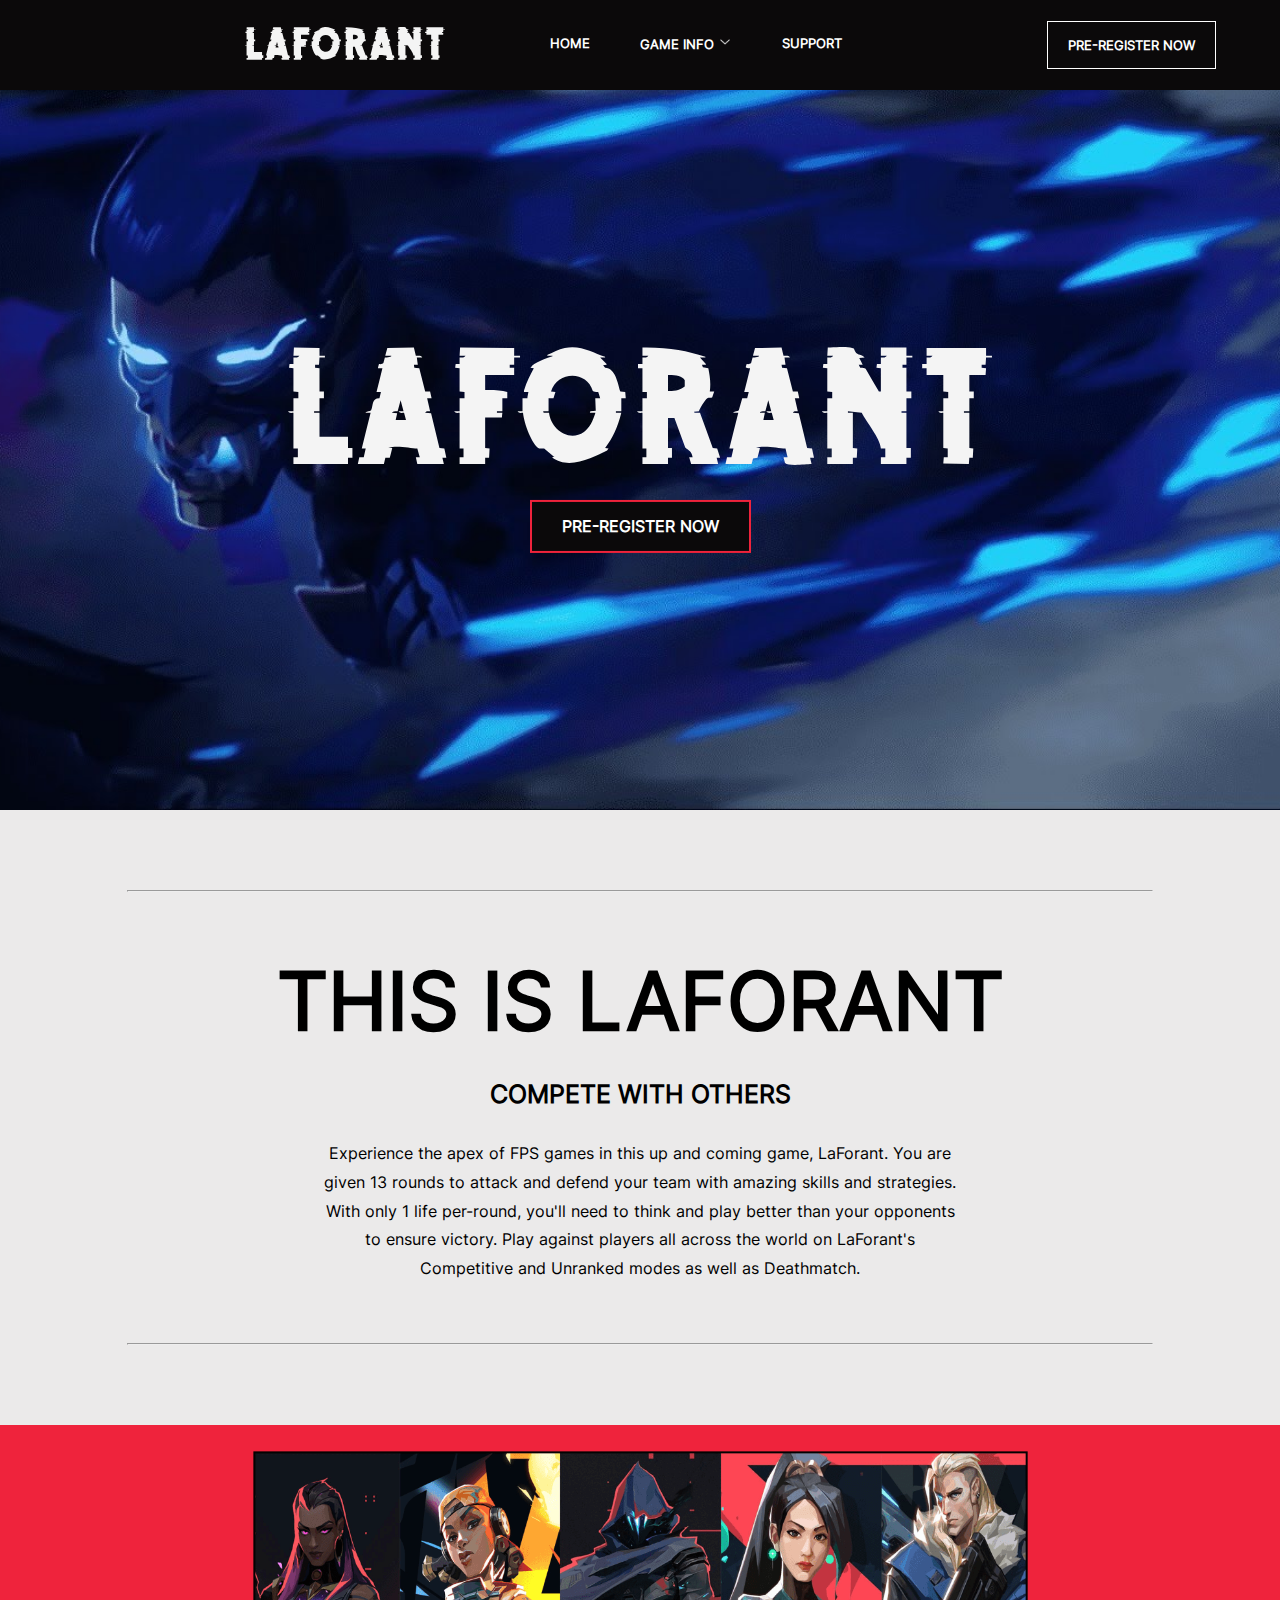
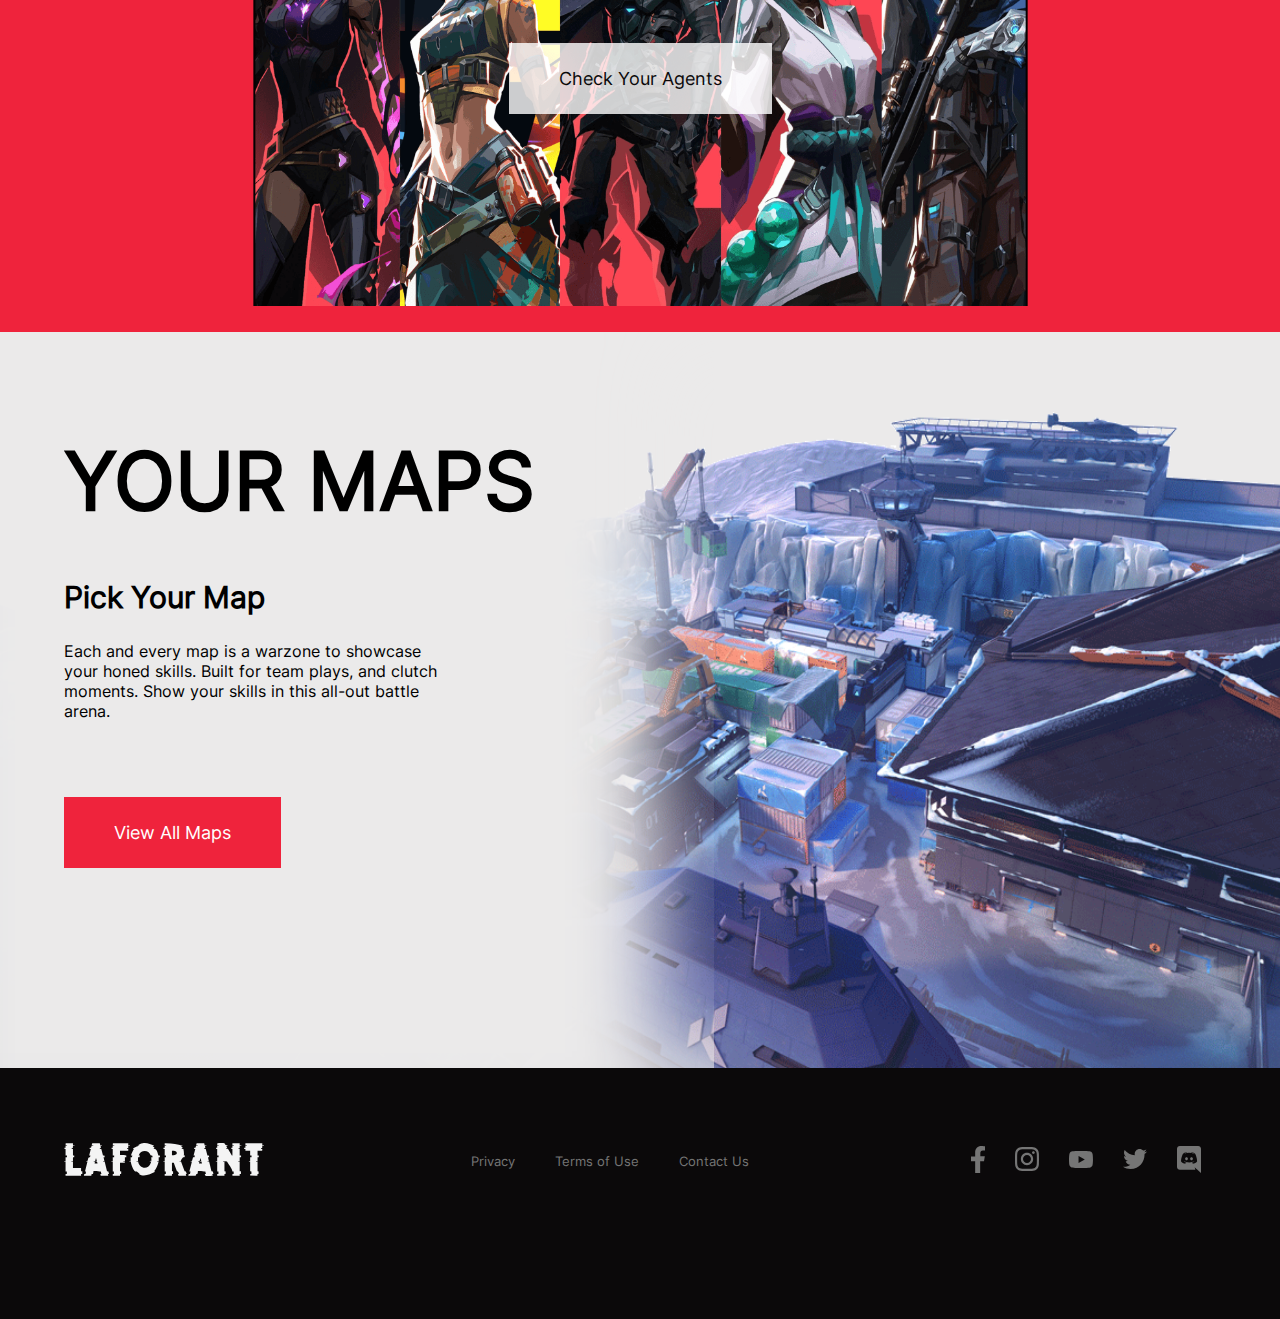
==== commit 83df26f6: "Homepage & Pre-Register page DONE ✅" ====
--- a/pages/index.html
+++ b/pages/index.html
@@ -4,6 +4,7 @@
     <meta charset="UTF-8">
     <meta http-equiv="X-UA-Compatible" content="IE=edge">
     <meta name="viewport" content="width=device-width, initial-scale=1.0">
+    <link rel="stylesheet" href="../assets/css/globals.css">
     <link rel="stylesheet" href="../assets/css/home.css">
     <title>LaForant</title>
 </head>
@@ -11,36 +12,24 @@
     <!-- Navigation -->
     <header>
         <nav class="container">
-            <div class="hamburger-logo" onclick="toggleNavDropdown()">
-                <svg width="24" height="24" viewBox="0 0 24 24">
+            <div id="hamburger-logo">
+                <svg viewBox="0 0 24 24">
                     <g>
                         <path d="M4 8C3.45 8 3 7.55 3 7C3 6.45 3.45 6 4 6H20C20.55 6 21 6.45 21 7C21 7.55 20.55 8 20 8H4ZM4 13H20C20.55 13 21 12.55 21 12C21 11.45 20.55 11 20 11H4C3.45 11 3 11.45 3 12C3 12.55 3.45 13 4 13ZM4 18H20C20.55 18 21 17.55 21 17C21 16.45 20.55 16 20 16H4C3.45 16 3 16.45 3 17C3 17.55 3.45 18 4 18Z" />
                     </g>
                 </svg>
             </div>
 
-            <ul id="nav-menu">
-                <li class="nav-links"><a href="#">Home</a></li>
-                <li class="nav-links dropdown">
-                    <div id="dropdown-hover">
-                        Game Info <img src="../assets/img/arrow-down.png" alt="" class="arrow-down"></div>
-                    <div class="dropdown-menu">
-                        <a href="./agents.html">Agents</a>
-                        <a href="./maps.html">Maps</a>
-                    </div>
-                </li>
-                <li class="nav-links"><a href="./support.html">Support</a></li>
-            </ul>
-
             <ul class="main-list">
                 <li class="logo-container">
-                    <img src="../assets/img/logo.svg" alt="" class="logo">
+                    <a href="#"><img src="../assets/img/logo.svg" alt="" class="logo"></a>
                 </li>
                 <ul id="nav-menu">
                     <li class="nav-links"><a href="#">Home</a></li>
                     <li class="nav-links dropdown">
                         <div id="dropdown-hover">
-                            Game Info <img src="../assets/img/arrow-down.png" alt="" class="arrow-down"></div>
+                            Game Info <img src="../assets/img/arrow-down.png" alt="" class="arrow-down">
+                        </div>
                         <div class="dropdown-menu">
                             <a href="./agents.html">Agents</a>
                             <a href="./maps.html">Maps</a>
@@ -75,7 +64,7 @@
 
             <p>Experience the apex of FPS games in this up and coming game, LaForant.
                 You are given 13 rounds to attack and defend
-                your team amazing skills and strategies.
+                your team with amazing skills and strategies.
                 With only 1 life per-round, you'll need to think
                 and play better than your opponents to ensure victory.
                 Play against players all across the world on LaForant's
@@ -100,7 +89,7 @@
             <p>Each and every map is a warzone to showcase your honed skills. Built for team plays,
                 and clutch moments. Show your skills in this all-out battle arena.</p>
 
-            <a href="#" class="view-maps-btn">View All Maps</a>
+            <a href="./maps.html" class="view-maps-btn">View All Maps</a>
         </div>
     </section>
 
--- a/assets/css/globals.css
+++ b/assets/css/globals.css
@@ -0,0 +1,303 @@
+:root {
+    /* LaForant Colors */
+    --laforant-red: #ef233c;
+    --laforant-black: #0b090a;
+    --laforant-light: #ebeaea;
+
+    /* Font size */
+    --p-size: 16px;
+}
+
+@font-face {
+    /* Import font */
+    font-family: 'Inter';
+    src: url('../font/Inter/Inter-VariableFont_slnt\,wght.woff2') format('woff2'), 
+         url('../font/Inter/Inter-VariableFont_slnt\,wght.woff') format('woff'),
+         url('../font/Inter/Inter-VariableFont_slnt\,wght.ttf') format('truetype');
+}
+
+html, body {
+    font-family: 'Inter', sans-serif;
+    margin: 0;
+    padding: 0;
+    box-sizing: border-box;
+    font-size: 13px;
+    background-color: var(--laforant-light);
+}
+
+a {
+    text-decoration: none;
+    color: white;
+}
+
+li {
+    list-style: none;
+}
+
+.container {
+    width: 90%;
+    margin: auto;
+}
+
+
+/* Header (Navigation) */
+header {
+    background: var(--laforant-black);
+    text-transform: uppercase;
+
+    position: fixed;
+    top: 0;
+    right: 0;
+    left: 0;
+    z-index: 999;
+}
+
+nav {
+    display: flex;
+    justify-content: space-between;
+    align-items: center;
+    font-weight: 600;
+}
+
+.hamburger-logo {
+    display: none;
+}
+
+.hamburger-logo > svg {
+    fill: #fff;
+}
+
+.logo {
+    width: 200px;
+}
+
+.main-list {
+    display: flex;
+    align-items: center;
+    padding-left: 0;
+    margin: 0;
+}
+
+.logo-container {
+    padding-left: 0;
+    margin-right: 40px;
+}
+
+#nav-menu {
+    display: flex;
+}
+
+.dropdown {
+    color: #fff;
+}
+
+.arrow-down {
+    width: 14px;
+}
+
+#dropdown-hover {
+    display: flex;
+    align-items: center;
+}
+
+.dropdown .dropdown-menu {
+   display: none;
+   position: absolute;
+}
+
+.dropdown:hover .dropdown-menu {
+    display: flex;
+    flex-direction: column;
+}
+
+.dropdown:hover .dropdown-menu > a {
+    display: inline-block;
+    width: 100%;
+    background-color: var(--laforant-black);
+    padding: 15px 25px;
+    border: none;
+}
+
+.dropdown:hover .dropdown-menu > a:hover {
+    background-color: #6d6d6d;
+}
+
+.main-list .nav-links a, .dropdown > #dropdown-hover {
+    display: inline-block;
+    padding: 35px 25px;
+    border-bottom: solid 3px var(--laforant-black);
+}
+
+.main-list .nav-links > a:hover, .dropdown > #dropdown-hover:hover {
+    border-bottom-color: red;
+}
+
+.pre-register-btn a {
+    border: solid #fff 1px;
+    padding: 15px 20px;
+}
+
+.pre-register-btn a:hover {
+    background-color: var(--laforant-red);
+    border-color: var(--laforant-red);
+}
+
+
+/* Hero button */
+.hero-btn {
+    text-transform: uppercase;
+    font-size: 1.2em;
+    font-weight: 600;
+    text-align: center;
+    background-color: var(--laforant-black);
+    border: solid 2px var(--laforant-red);
+
+    margin-top: 35px;
+    padding: 15px 30px;
+}
+
+.hero-btn:hover {
+    background-color: var(--laforant-red);
+}
+
+
+/* Game Info about section */
+.game-info-title {
+    text-align: center;
+    padding-top: 100px;
+}
+
+.game-info-title h1 {
+    text-transform: uppercase;
+    font-size: 6em;
+    margin: 5vh 0;
+}
+
+
+/* Ask User Section */
+.ask-user {
+    background: var(--laforant-black);
+    color: var(--laforant-light);
+    text-align: center;
+    padding: 20px 10px;
+}
+
+.ask-user .hero-btn {
+    background-color: var(--laforant-red);
+    border: none;
+
+    display: inline-block;
+    margin-top: 20px;
+}
+
+.ask-user .hero-btn:hover {
+    background-color: #f1465a;
+}
+
+
+/* Footer */
+footer {
+    background: var(--laforant-black);
+    padding: 5em 0 10em;
+}
+
+.footer-inner {
+    display: flex;
+    justify-content: space-between;
+    align-items: center;
+}
+
+.footer-links {
+    display: flex;
+}
+
+.footer-links li {
+    padding: 0 20px;
+}
+
+.footer-links a {
+    color: #757575;
+}
+
+.footer-links a:hover {
+    text-decoration: underline;
+}
+
+.socmed {
+    display: flex;
+    align-items: center;
+}
+
+.socmed li {
+    margin: 0 15px;
+}
+
+.socmed svg {
+    width: 24px;
+    fill: #757575;
+}
+
+.facebook-icon svg {
+    width: 14px;
+    height: 27px;
+}
+
+/* Color SVG icons on hover */
+.facebook-icon:hover svg {
+    fill: #1A7AF2;
+}
+
+.instagram-icon:hover svg {
+    fill: #fff;
+}
+
+.youtube-icon:hover svg {
+    fill: #f00;
+}
+
+.twitter-icon:hover svg {
+    fill: #00ACED;
+}
+
+.discord-icon:hover svg {
+    fill: #4C6EF5;
+}
+
+/* Media Queries */
+@media (max-width: 960px) {
+    /* Navigation */
+    .hamburger-logo {
+        display: flex;
+    }
+
+    #nav-menu {
+        display: none;
+    }
+
+    .logo-container {
+        margin-right: 0;
+    }
+
+    .logo {
+        margin: 20px auto;
+    }
+
+    .pre-register-btn a {
+        padding: 10px 15px;
+        /* font-size: 0.8em; */
+    }
+
+    /* Footer */
+    .footer-inner {
+        flex-direction: column;
+        align-items: center;
+    }
+
+    .footer-links {
+        padding: 0;
+    }
+
+    .socmed {
+        padding: 0;
+    }
+}--- a/assets/css/home.css
+++ b/assets/css/home.css
@@ -1,145 +1,3 @@
-:root {
-    /* Colors */
-    --laforant-red: #ef233c;
-    --laforant-black: #0b090a;
-    --laforant-light: #ebeaea;
-
-    /* Font size */
-    --p-size: 16px;
-}
-
-@font-face {
-    /* Import font */
-    font-family: 'Inter';
-    src: url('../font/Inter/Inter-VariableFont_slnt\,wght.woff2') format('woff2'), 
-         url('../font/Inter/Inter-VariableFont_slnt\,wght.woff') format('woff'),
-         url('../font/Inter/Inter-VariableFont_slnt\,wght.ttf') format('truetype');
-}
-
-html, body {
-    font-family: 'Inter', sans-serif;
-    margin: 0;
-    padding: 0;
-    box-sizing: border-box;
-    font-size: 13px;
-    background-color: var(--laforant-light);
-}
-
-a {
-    text-decoration: none;
-    color: white;
-}
-
-li {
-    list-style: none;
-}
-
-.container {
-    width: 90%;
-    margin: auto;
-}
-
-/* Header (Navigation) */
-header {
-    background: var(--laforant-black);
-    text-transform: uppercase;
-    position: fixed;
-    top: 0;
-    right: 0;
-    left: 0;
-    z-index: 99;
-}
-
-nav {
-    display: flex;
-    justify-content: space-between;
-    align-items: center;
-    font-weight: 600;
-}
-
-.hamburger-logo {
-    display: none;
-}
-
-.hamburger-logo > svg {
-    fill: #fff;
-}
-
-.logo {
-    width: 200px;
-}
-
-.main-list {
-    display: flex;
-    align-items: center;
-    padding-left: 0;
-    margin: 0;
-}
-
-.logo-container {
-    padding-left: 0;
-    margin-right: 40px;
-}
-
-#nav-menu {
-    display: flex;
-}
-
-.dropdown {
-    color: #fff;
-}
-
-.arrow-down {
-    width: 14px;
-}
-
-#dropdown-hover {
-    display: flex;
-    align-items: center;
-}
-
-.dropdown .dropdown-menu {
-   display: none;
-   position: absolute;
-}
-
-.dropdown:hover .dropdown-menu {
-    display: flex;
-    flex-direction: column;
-}
-
-.dropdown:hover .dropdown-menu > a {
-    display: inline-block;
-    width: 100%;
-    background-color: var(--laforant-black);
-    padding: 15px 25px;
-    border: none;
-}
-
-.dropdown:hover .dropdown-menu > a:hover {
-    background-color: #6d6d6d;
-}
-
-.main-list .nav-links a, .dropdown > #dropdown-hover {
-    display: inline-block;
-    padding: 35px 25px;
-    border-bottom: solid 3px var(--laforant-black);
-}
-
-.main-list .nav-links > a:hover, .dropdown > #dropdown-hover:hover {
-    border-bottom-color: red;
-}
-
-.pre-register-btn a {
-    border: solid #fff 1px;
-    padding: 15px 20px;
-}
-
-.pre-register-btn a:hover {
-    background-color: var(--laforant-red);
-    border-color: var(--laforant-red);
-}
-
 /* Hero */
 .hero {
     background-image: url('../img/hero-bg_maxresdefault.jpeg');
@@ -172,20 +30,6 @@
     font-size: 20pt;
 }
 
-.hero-btn {
-    text-transform: uppercase;
-    font-size: 1.2em;
-    font-weight: 600;
-    text-align: center;
-    margin-top: 35px;
-    padding: 15px 30px;
-    background-color: var(--laforant-black);
-    border: solid 3px var(--laforant-red);
-}
-
-.hero-btn:hover {
-    background-color: var(--laforant-red);
-}
 
 /* Introduction */
 .intro {
@@ -224,21 +68,23 @@
     margin: 30px auto 60px;
 }
 
+
 /* Agents */
 .agents {
     display: flex;
+    justify-content: center;
     align-items: center;
+
+    padding: 2em 0;
+    background-color: var(--laforant-red);
+}
+
+.agents-background {
+    display: flex;
     justify-content: center;
-    height: 80vh;
-    /* background-color: #DB4949; */
-    background-color: var(--laforant-red);
-}
-
-.agents-background {
-    display: flex;
-    justify-content: center;
+
     padding: 15% 20%;
-    align-items: center;
+
     background-image: url('../img/agents-bg.png');
     background-size: cover;
     background-repeat: no-repeat;
@@ -247,33 +93,36 @@
 .check-agents-btn {
     display: inline-block;
     padding: 25px 50px;
+
     background-color: rgba(255, 255, 255, 0.80);
-    background-size: cover;
-    color: black;
+    color: var(--laforant-black);
     font-weight: 500;
     font-size: large;
+
     align-self: center;
 }
 
 .check-agents-btn:hover {
-    background-color: #fff;
-}
+    background-color: var(--laforant-light);
+}
+
 
 /* Maps */
 .maps {
     background-image: url('../img/icebox-map.png');
     background-size: cover;
     background-repeat: no-repeat;
-    height: 100vh;
     justify-items: flex-start;
 }
 
 .map-description {
     width: 650px;
     height: 100%;
+    padding: 2em 0 200px 5%;
+
     box-shadow: inset 650px 0 80px 10px var(--laforant-light);
-    padding: 2em 0 2em 5%;
     font-size: large;
+
     display: flex;
     flex-direction: column;
 }
@@ -307,113 +156,91 @@
     background-color: #fd334a;
 }
 
-/* Footer */
-footer {
-    background: var(--laforant-black);
-    padding: 5em 0 10em;
-}
-
-.footer-inner {
-    display: flex;
-    justify-content: space-between;
-    align-items: center;
-}
-
-.footer-links {
-    display: flex;
-}
-
-.footer-links li {
-    padding: 0 20px;
-}
-
-.footer-links a {
-    color: #757575;
-}
-
-.footer-links a:hover {
-    text-decoration: underline;
-}
-
-.socmed {
-    display: flex;
-    align-items: center;
-}
-
-.socmed li {
-    margin: 0 15px;
-}
-
-.socmed svg {
-    width: 24px;
-    fill: #757575;
-}
-
-.facebook-icon svg {
-    width: 14px;
-    height: 27px;
-}
-
-/* Color SVG icons on hover */
-.facebook-icon:hover svg {
-    fill: #1A7AF2;
-}
-
-.instagram-icon:hover svg {
-    fill: #fff;
-}
-
-.youtube-icon:hover svg {
-    fill: #f00;
-}
-
-.twitter-icon:hover svg {
-    fill: #00ACED;
-}
-
-.discord-icon:hover svg {
-    fill: #4C6EF5;
-}
-
 /* Media Queries */
 @media (max-width: 960px) {
-    /* Navigation */
-    .hamburger-logo {
-        display: flex;
-    }
-
-    #nav-menu {
-        display: none;
-    }
-
-    .logo-container {
-        margin-right: 0;
-    }
-
-    .logo {
+    /* Hero */
+    .hero .logo {
+        width: 85vw;
+    }
+
+
+    /* Intro */
+    .intro-desc > p {
+        width: 70%;
+    }
+}
+
+@media (max-width: 800px) {
+    /* Intro */
+    .intro-desc > p {
+        width: 80%;
+    }
+
+
+    /* Maps */
+    .maps {
+        height: 100%;
+        background: none;
+    }
+
+    .map-description {
+        width: 100%;
+        padding: 0 0 3em 0;
+
+        box-shadow: none;
+        background-color: var(--laforant-light);
+
+        text-align: center;
+    }
+
+    .map-description p {
+        width: 60%;
         margin: 20px auto;
     }
 
-    .pre-register-btn a {
-        padding: 10px 15px;
-        /* font-size: 0.8em; */
-    }
-
-    /* Footer */
-    .footer-inner {
-        flex-direction: column;
-        align-items: center;
-    }
-
-    .footer-links {
-        padding: 0;
-    }
-
-    .socmed {
-        padding: 0;
-    }
-}
-
-@media (max-width: 800px) {
-    
+    .view-maps-btn {
+        margin-top: 35px;
+        align-self: center;
+    }
+}
+
+@media (max-width: 570px) {
+    /* Hero */
+    .hero {
+        height: 60vh;
+
+        position: relative;
+    }
+
+
+    .heading-text {
+        font-size: 50px;
+    }
+}
+
+@media (max-width: 500px) {
+    /* Intro */
+    .intro-desc > p {
+        font-size: 1em;
+    }
+
+    .heading-text {
+        font-size: 50px;
+    }
+
+
+    /* Agents */
+    .check-agents-btn {
+        padding: 15px 30px;
+    }
+}
+
+@media (max-width: 375px) {
+    /* Agents */
+    .agents-background {
+        padding: 10% 15%;
+    }
+    .check-agents-btn {
+        padding: 10px 25x;
+    }
 }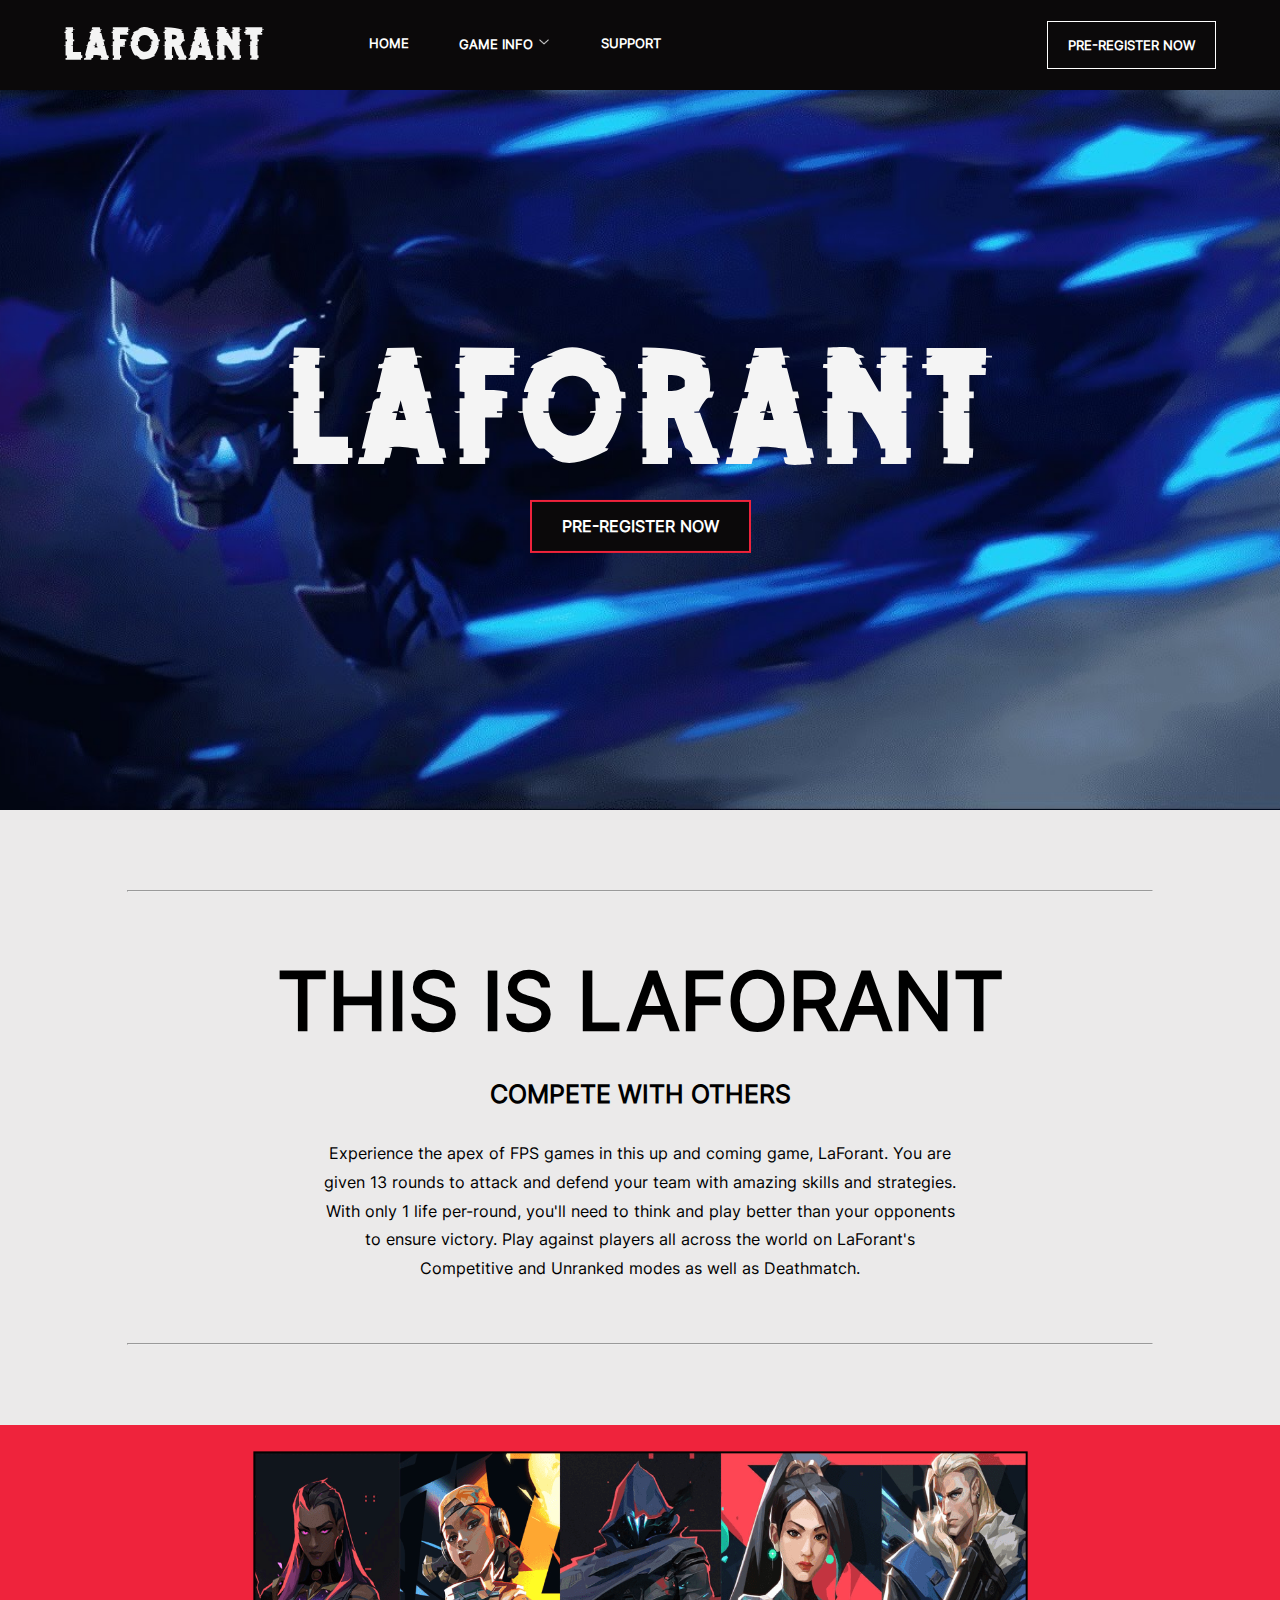
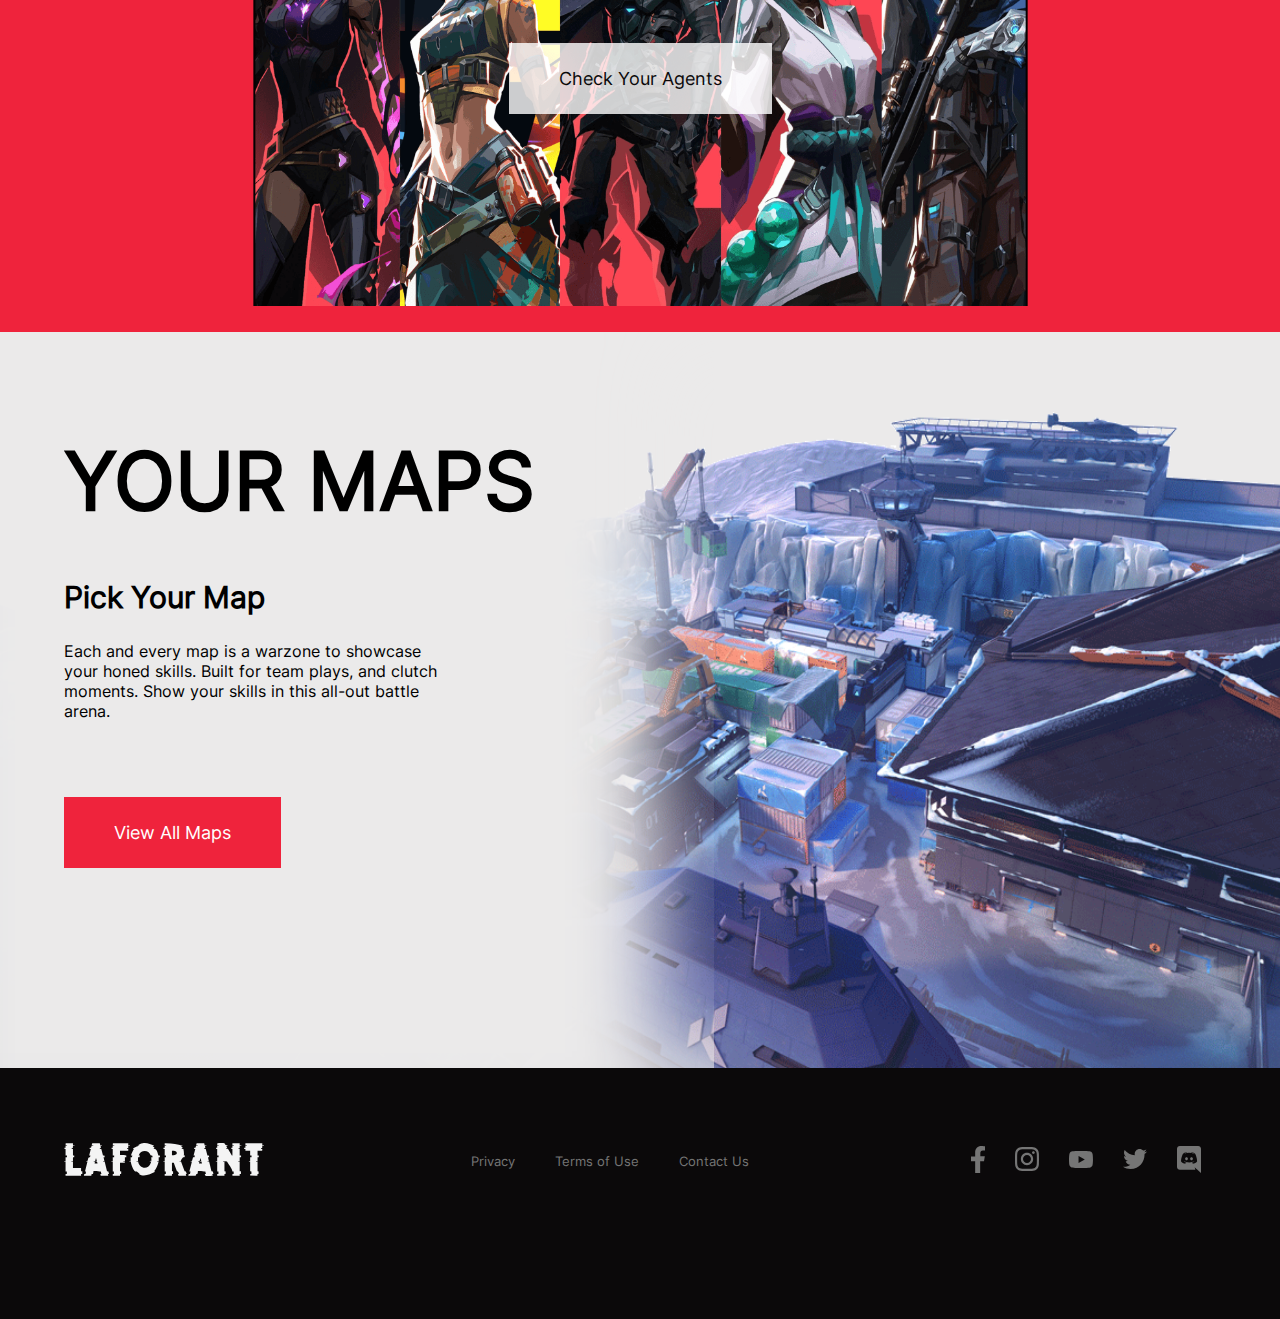
==== commit 46a9edcd: "Updated hr in homepage to use external CSS" ====
--- a/pages/index.html
+++ b/pages/index.html
@@ -57,7 +57,7 @@
     <!-- Introduction -->
     <section class="intro">
         <div class="intro-desc">
-            <hr width="80%">
+            <hr>
             <h1 class="heading-text">This is LaForant</h1>
 
             <h2>Compete with Others</h2>
@@ -70,7 +70,7 @@
                 Play against players all across the world on LaForant's
                 Competitive and Unranked modes as well as Deathmatch.
             </p>
-            <hr width="80%">
+            <hr>
         </div>
     </section>
 
--- a/assets/css/globals.css
+++ b/assets/css/globals.css
@@ -59,16 +59,15 @@
     font-weight: 600;
 }
 
-.hamburger-logo {
+#hamburger-logo {
     display: none;
-}
-
-.hamburger-logo > svg {
+    width: 24px;
+    padding-right: 20px;
+    cursor: pointer;
+}
+
+#hamburger-logo > svg {
     fill: #fff;
-}
-
-.logo {
-    width: 200px;
 }
 
 .main-list {
@@ -78,6 +77,10 @@
     margin: 0;
 }
 
+.logo {
+    width: 200px;
+}
+
 .logo-container {
     padding-left: 0;
     margin-right: 40px;
@@ -102,6 +105,7 @@
 
 .dropdown .dropdown-menu {
    display: none;
+
    position: absolute;
 }
 
@@ -113,8 +117,9 @@
 .dropdown:hover .dropdown-menu > a {
     display: inline-block;
     width: 100%;
+    padding: 15px 25px;
+
     background-color: var(--laforant-black);
-    padding: 15px 25px;
     border: none;
 }
 
@@ -161,16 +166,68 @@
 }
 
 
+/* Slides section */
+.slides {
+    position: relative;
+}
+
+.slide-cont {
+    background-size: cover;
+    background-position: center;
+    height: 80vh;
+    
+    position: relative;
+}
+
+.content {
+    background-color: var(--laforant-light);
+    color: #000;
+    padding: 15px;
+    width: 500px;
+
+    position: absolute;
+    bottom: 25px;
+    right: 25px;
+}
+
+.arrow {
+    background-color: var(--laforant-light);
+    border-radius: 50%;
+    padding: 5px;
+    cursor: pointer;
+
+    position: absolute;
+    top: 50%;
+}
+
+.arrow:hover {
+    opacity: 90%;
+    transform: scale(1.5);
+    transition: ease-in-out 200ms;
+}
+
+#arrow-left {
+    left: 10px;
+
+    z-index: 99;
+}
+
+#arrow-right {
+    right: 10px;
+}
+
+
 /* Game Info about section */
 .game-info-title {
     text-align: center;
-    padding-top: 100px;
+    padding-top: 200px;
+    padding-bottom: 50px;
 }
 
 .game-info-title h1 {
     text-transform: uppercase;
     font-size: 6em;
-    margin: 5vh 0;
+    margin: 0;
 }
 
 
@@ -264,14 +321,43 @@
 }
 
 /* Media Queries */
+@media (min-width: 960px) {
+    #nav-menu {
+        display: flex !important;
+    }
+}
+
 @media (max-width: 960px) {
     /* Navigation */
-    .hamburger-logo {
-        display: flex;
+    #hamburger-logo {
+        display: block;
     }
 
     #nav-menu {
+        flex-direction: column;
+        width: 50%;
+
+        position: fixed;
+        left: 0;
+        top: 70px;
+        bottom: 0;
+        background-color: var(--laforant-black);
+
         display: none;
+    }
+
+    .main-list .nav-links a, .dropdown > #dropdown-hover {
+        display: block;
+        width: 100%;
+        padding: 20px 0;
+    }
+
+    .dropdown:hover .dropdown-menu > a {
+        border-left: 2px solid var(--laforant-red);
+    }
+
+    .dropdown:hover .dropdown-menu > a:nth-of-type(2) {
+        border-bottom: 2px solid var(--laforant-red);
     }
 
     .logo-container {
@@ -284,8 +370,16 @@
 
     .pre-register-btn a {
         padding: 10px 15px;
-        /* font-size: 0.8em; */
-    }
+        font-size: 0.9em;
+    }
+
+
+    /* Hero */
+    .hero-btn {
+        margin-top: 25px;
+        padding: 15px 20px;
+    }
+
 
     /* Footer */
     .footer-inner {
@@ -300,4 +394,32 @@
     .socmed {
         padding: 0;
     }
+}
+
+@media (max-width: 700px) {
+    /* Hero */
+    .hero-btn {
+        margin-top: 15px;
+    }
+}
+
+@media (max-width: 500px) {
+    /* Navigation */
+    .pre-register-btn a {
+        display: none;
+    }
+}
+
+@media (max-width: 375px) {
+    /* Navigation */
+    #nav-menu {
+        width: 100%;
+    }
+
+
+    /* Footer */
+    .footer-links {
+        flex-direction: column;
+        align-items: center;
+    }
 }--- a/assets/css/home.css
+++ b/assets/css/home.css
@@ -32,6 +32,10 @@
 
 
 /* Introduction */
+hr {
+    width: 80%;
+}
+
 .intro {
     margin: 80px auto;
 }
